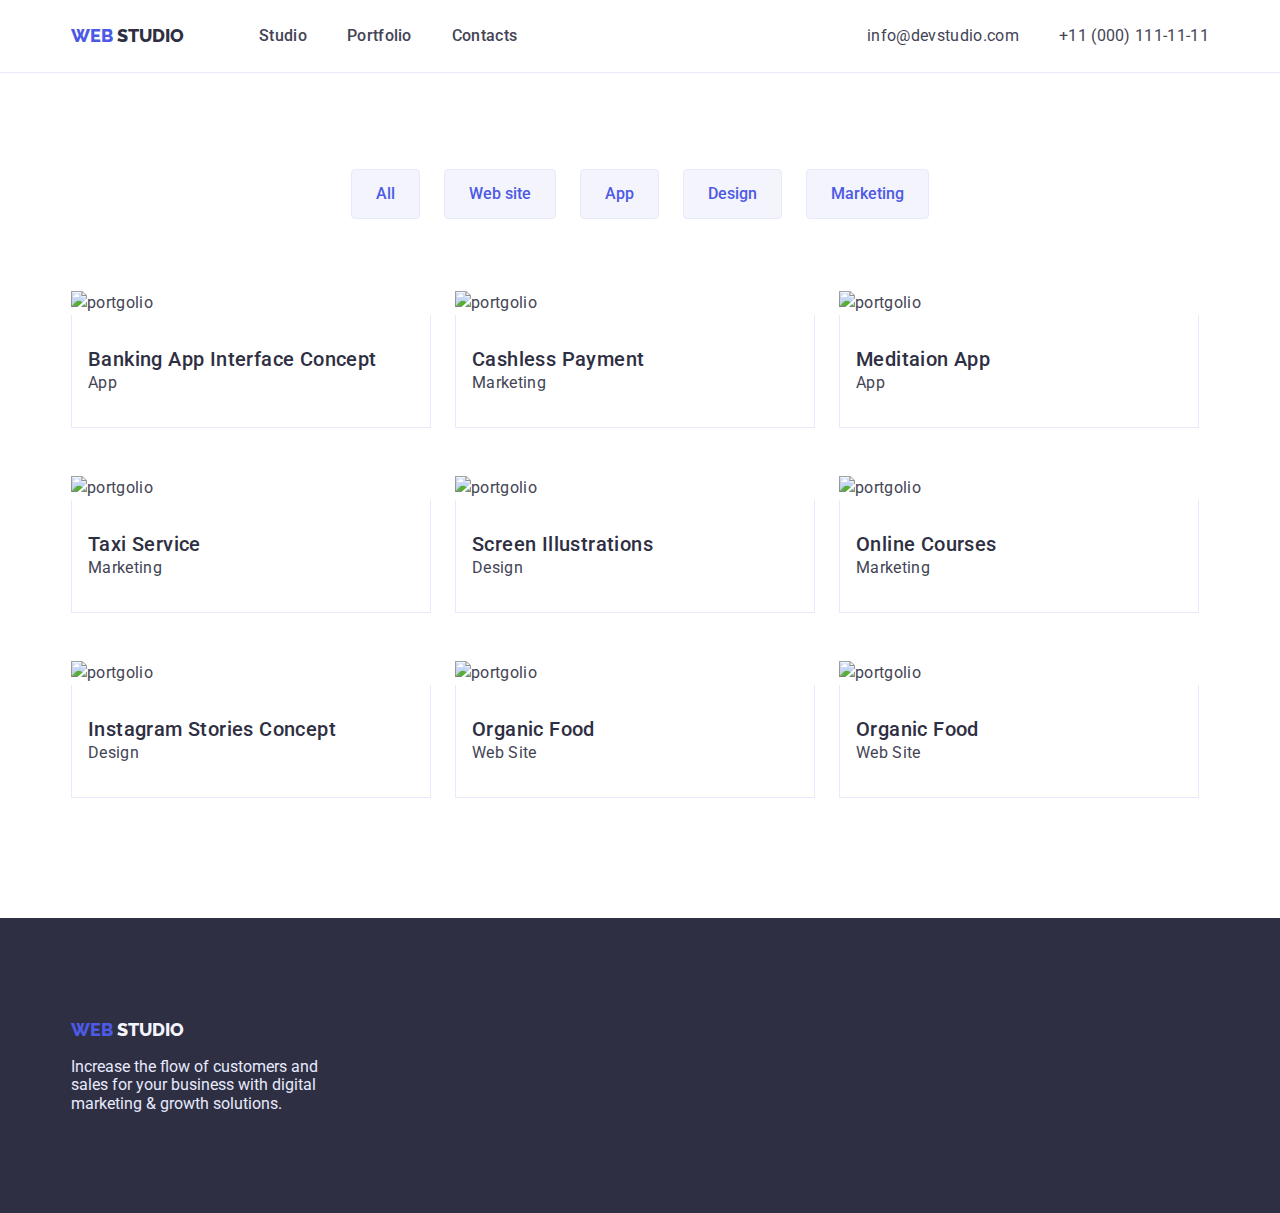
==== portfolio.html @ 4580d598 "hw_3(bug_fixed_2)" ====
<!DOCTYPE html>
<html lang="en">
  <head>
    <meta charset="UTF-8" />
    <meta http-equiv="X-UA-Compatible" content="IE=edge" />
    <meta name="viewport" content="width=device-width, initial-scale=1.0" />
    <link
      href="https://fonts.googleapis.com/css2?family=Raleway:wght@800&family=Roboto:wght@400;500;700;900&display=swap"
      rel="stylesheet"
    />
    <link
      rel="stylesheet"
      href="https://cdnjs.cloudflare.com/ajax/libs/modern-normalize/1.1.0/modern-normalize.min.css"
    />
    <link rel="stylesheet" href="css/style.css" />
    <title>Portfolio</title>
    <body>
      <header class="header header_portfolio">
      <div class="container">
        <div class="header_top">
      <nav class="header_navigation">
        <a class="logo_top logo" href="./index.html">
            <span class="logo_pre">web</span> Studio </a>
        <ul class="menu_list">
          <li class="menu_item">
            <a class="menu_link" href="./index.html">Studio</a>
          </li>
          <li class="menu_item">
            <a class="menu_link" href="./portfolio.html">Portfolio</a>
          </li>
          <li class="menu_item">
            <a class="menu_link" href="">Contacts</a>
          </li>
        </ul>
      </nav>
      <address class="header_contact">
        <ul class="contact_list">
          <li class="contact_item">
            <a class="link contact_link" href="mailto:info@devstudio.com">info@devstudio.com</a>
          </li>
          <li class="contact_item">
            <a class="link contact_link" href="tel:+110001111111"> +11 (000) 111-11-11</a>
          </li>
        </ul>
      </address>
        </div>
    </div>    
    </header>
      <main>
        <section class="gallery">
          <div class="container">
          <ul class="gallery_list">
            <li class="gallery_item">
              <button class="gallery_btn" type="button">All</button>
            </li>
            <li class="gallery_item">
              <button class="gallery_btn" type="button">Web site</button>
            </li>
             <li class="gallery_item">
              <button class="gallery_btn" type="button">App</button>
            </li>
            <li class="gallery_item">
              <button class="gallery_btn" type="button">Design</button>
            </li>
            <li class="gallery_item">
              <button class="gallery_btn" type="button">Marketing</button>
            </li>
          </ul>
          <ul class="portfolio_list">
            <li class="portfolio_item">
              <a class="portfolio_link" href="#">
                <img
                class="portfolio_img"
                src="./images/gal1.jpg"
                alt="portgolio"
                width="360"/>
                <div class="portfolio_info">
                <h2 class="portfolio_services">
                  Banking App Interface Concept
                </h2>
                <p class="portfollio_speciality">App</p>
                </div>
              </a>      
            </li>
            <li class="portfolio_item">
              <a class="portfolio_link" href="#">
                <img
                class="portfolio_img"
                src="./images/gal2.jpg"
                alt="portgolio"
                width="360"/>
                <div class="portfolio_info">
                <h2 class="portfolio_services">
                 Cashless Payment
                </h2>
                <p class="portfollio_speciality">Marketing</p>
                </div>
              </a>              
            </li>
            <li class="portfolio_item">
             <a class="portfolio_link" href="#">
                <img
                class="portfolio_img"
                src="./images/gal3.jpg"
                alt="portgolio"
                width="360"/>
                <div class="portfolio_info">
                <h2 class="portfolio_services">
                 Meditaion App
                </h2>
                <p class="portfollio_speciality">App</p>
                </div>
              </a>       
            </li>
            <li class="portfolio_item">
             <a class="portfolio_link" href="#">
                <img
                class="portfolio_img"
                src="./images/gal4.jpg"
                alt="portgolio"
                width="360"/>
                <div class="portfolio_info">
                <h2 class="portfolio_services">
                 Taxi Service
                </h2>
                <p class="portfollio_speciality">Marketing</p>
                </div>
              </a>         
            </li>
            <li class="portfolio_item">
              <a class="portfolio_link" href="#">
                <img
                class="portfolio_img"
                src="./images/gal5.jpg"
                alt="portgolio"
                width="360"/>
                <div class="portfolio_info">
                <h2 class="portfolio_services">
                 Screen Illustrations
                </h2>
                <p class="portfollio_speciality">Design</p>
                </div>
              </a>
            </li>
            <li class="portfolio_item">
             <a class="portfolio_link" href="#">
                <img
                class="portfolio_img"
                src="./images/gal6.jpg"
                alt="portgolio"
                width="360"/>
                <div class="portfolio_info">
                <h2 class="portfolio_services">Online Courses</h2>
                <p class="portfollio_speciality">Marketing</p>
                </div>
              </a>    
            </li>
            <li class="portfolio_item">
              <a class="portfolio_link" href="#">
                <img
                class="portfolio_img"
                src="./images/gal7.jpg"
                alt="portgolio"
                width="360"/>
                <div class="portfolio_info">
                <h2 class="portfolio_services">
                  Instagram Stories Concept
                </h2>
                <p class="portfollio_speciality">Design</p>
                </div>
              </a>  
            </li>
            <li class="portfolio_item">
              <a class="portfolio_link" href="#">
                <img
                class="portfolio_img"
                src="./images/gal8.jpg"
                alt="portgolio"
                width="360"/>
                <div class="portfolio_info">
                <h2 class="portfolio_services">
                 Organic Food
                </h2>
                <p class="portfollio_speciality">Web Site</p>
                </div>
              </a>
            </li>
            <li class="portfolio_item">
             <a class="portfolio_link" href="#">
                <img
                class="portfolio_img"
                src="./images/gal9.jpg"
                alt="portgolio"
                width="360"/>
                <div class="portfolio_info">
                <h2 class="portfolio_services">
                 Organic Food
                </h2>
                <p class="portfollio_speciality">Web Site</p>
                </div>
              </a>
            </li>
          </ul>
          </div>
         </section> 
      </main>
   <footer class="footer">
      <div class="container">
        <div class="footer_info">
        <a class="footer_logo logo" href="./index.html">
            <span class="logo_pre">web</span> Studio </a>
        </a>
        <p class="footer_tagline">
          Increase the flow of customers and
          sales for your business with digital
          marketing & growth solutions.
        </p>
        </div>
        </div>
    </footer>
    </body>
  </html>
---- css/style.css ----
:root{
    --grey-900:rgba(46, 47, 66, 0.7);
    --grey-800:rgba(46, 47, 66, 0.4);
    --grey-700:#2E2F42;
    --grey-600:#434455;
    --grey-500:#8E8F99;
    --blue-700:#404BBF;
    --blue-600:#4D5AE5;
    --blue-500:#E7E9FC;
    --blue-400:#F4F4FD;
    --green-700:#31D0AA;
    --white:#FFFFFF;
    --regular-400:400;
    --medium-500:500;
    --bolt-700:700;
    --bolt-800:800;
    --little:0.02em;
}

ul{
    margin: 0;
    padding: 0;
    list-style: none;
}
p,
h1,
h2,
h3,
h4,
h5,
h6{
    margin: 0;
}

img {
    max-width: 100%;
    display: block;
}

input,
button,
textarea,
select {
    font: inherit;
    cursor: pointer;
}
.container{
    width: 1158px;
    padding: 0 10px;
    margin: 0 auto;

}

.visually-hidden {
    position: absolute;
    width: 1px;
    height: 1px;
    margin: -1px;
    border: 0;
    padding: 0;
    white-space: nowrap;
    clip-path: inset(100%);
    clip: rect(0 0 0 0);
    overflow: hidden;
 }
body {
    font-family: 'Roboto', sans-serif;
    font-size: 16px;
    color: var(--grey-600);  
 }

.title {
     font-size: 36px;
     line-height: 1.1;
     letter-spacing: var(--little);
     text-align: center;
 }
.title_category{
    font-weight: var(--medium-500);
    font-size: 20px;
    line-height: 1.2;
    letter-spacing: var(--little);
    color: var(--grey-700);
}
.menu_link{
    font-weight: var(--medium-500);
}
.menu_link,
.contact_link,
.portfolio_link {
    font-style: normal;
    text-decoration: none;
    line-height: 1.5;
    letter-spacing: var(--little);
    color: var(--grey-600);  
}

.menu_link:focus,
.contact_link:focus,
.menu_link:hover,
.contact_link:hover{
    color: var(--blue-700);  
}

button:hover{
    background-color: var(--blue-700);  
    color: var(--white); 
}
.logo{
    font-family: 'Raleway', sans-serif;
    font-weight: var(--bolt-800);
    font-size: 18px;
    line-height: 1.33;
    text-transform: uppercase;
    text-decoration: none;
    margin-right: 75px;
    
}
.logo_pre{
    color: var(--blue-600);
    
}
.logo_top{
    color: var(--grey-700) ;
}

/*_______________________ HEADER */
              
.header {
    border-bottom: 1px solid var(--blue-500);
}
.header_top{
    display: flex;
    justify-content: space-between;
    padding: 24px 0;
}
.header_navigation{
    display: flex;
    align-items: center;
    
}
.menu_list{
    display: flex;
    gap: 40px;
}
.contact_list{
    display: flex;
    gap: 40px;
}


/*_______________________ HERO */
.hero{
    background-color: var(--grey-700);
    padding: 188px 0;
}
.hero_info{
    max-width: 494px;
    display: flex;
    flex-direction: column;
    align-items: center;
    margin: 0 auto;
}
.hero_text{
    font-weight:var(--bolt-700);
    font-size: 56px;
    line-height: 1.1;  
    color: var(--white);
    margin-bottom: 48px;
}
.hero_btn{
    border: none;
    color:var(--white);
    background-color: var(--blue-600);  
    box-shadow: 0px 4px 4px rgba(0, 0, 0, 0.15);
    border-radius: 4px;
    padding: 16px 32px;
}
/*_______________________SKILS */
.skils{
    padding: 120px 0;
}
.skils_list{
    display: flex;
}
.skils_item{
    max-width: 264px;
}
.skils_item:not(:last-child){
    margin-right: 24px;
}
.skils_title{
    margin-bottom: 8px;
}
.skils_info{
    line-height: 1.2;
    letter-spacing: var(--little);
    color: var(--grey-600);  
}

/*_______________________ ABOUT */
.about{
    padding-bottom: 120px;
}
.about_title{
    margin-bottom: 72px;
}
.about_gallery{
    display: flex;
    justify-content: space-between;
}

/*_______________________ TEAM */
.team{
    padding: 120px 0;
    background-color:var(--blue-400);  
}
.team_list{
    display: flex;
}
.team_card{
    background-color: var(--white);
    max-width: 264px;
}
.team_card:not(:last-child){
margin-right: 24px;
}
.team_info{
    padding: 32px 16px;
    text-align: center;
}
.team_title{
    margin-bottom: 72px;
}.team_name{
    margin-bottom: 8px;
}
.team_position{
    line-height: 1.5;
    letter-spacing: var(--little);
    color: var(--grey-600);  
}
/*_______________________ FOOTER */
.footer{
    background-color: var(--grey-700);
    padding: 100px 0;
}
.footer_info{
    max-width: 264px;
}
.footer_logo{
    color: var(--blue-400);
    margin-bottom: 16px;
    margin-right: 0;
}   
.footer_tagline{
    margin-top: 16px;
    color: var(--blue-500);  
}
/*_______________________ PORTFOLIO */
.header_portfolio{
  margin-bottom: 96px;  
}
.gallery{
    padding-bottom: 120px;
}
.gallery_list{
    display: flex;
    justify-content: center;
    gap: 24px;
    margin-bottom: 72px;
    
}

/* .gallery_item:not(:last-child){
    margin-right: 24px;
    
} */
.gallery_btn{
    font-weight: var(--medium-500);
    line-height: 1.5;
    color: var(--blue-600);  
    background-color: var(--blue-400);  
    border: 1px solid var(--blue-500);  
    border-radius: 4px;
    padding: 12px 24px;
}
.gallery_btn:hover,
.gallery_btn:focus{
    box-shadow: 0px 4px 4px rgba(0, 0, 0, 0.15);
}
.portfolio_list{
    display: flex;
    flex-wrap: wrap;
    gap:48px 24px;
}
.portfolio_item{
max-width: 360px;
}
.portfolio_info{
border: 1px solid var(--blue-500);
padding: 32px 16px;   
border-top: none;
}
.portfolio_services{
    font-size: 20px;
    font-weight: var(--medium-500);
    line-height: 1.2;
    letter-spacing: var(--little);
    color: var(--grey-700);
}
.portfollio_specialit{
    font-weight: var(--regular-400);
    line-height: 1.5;
    letter-spacing: var(--little);
}
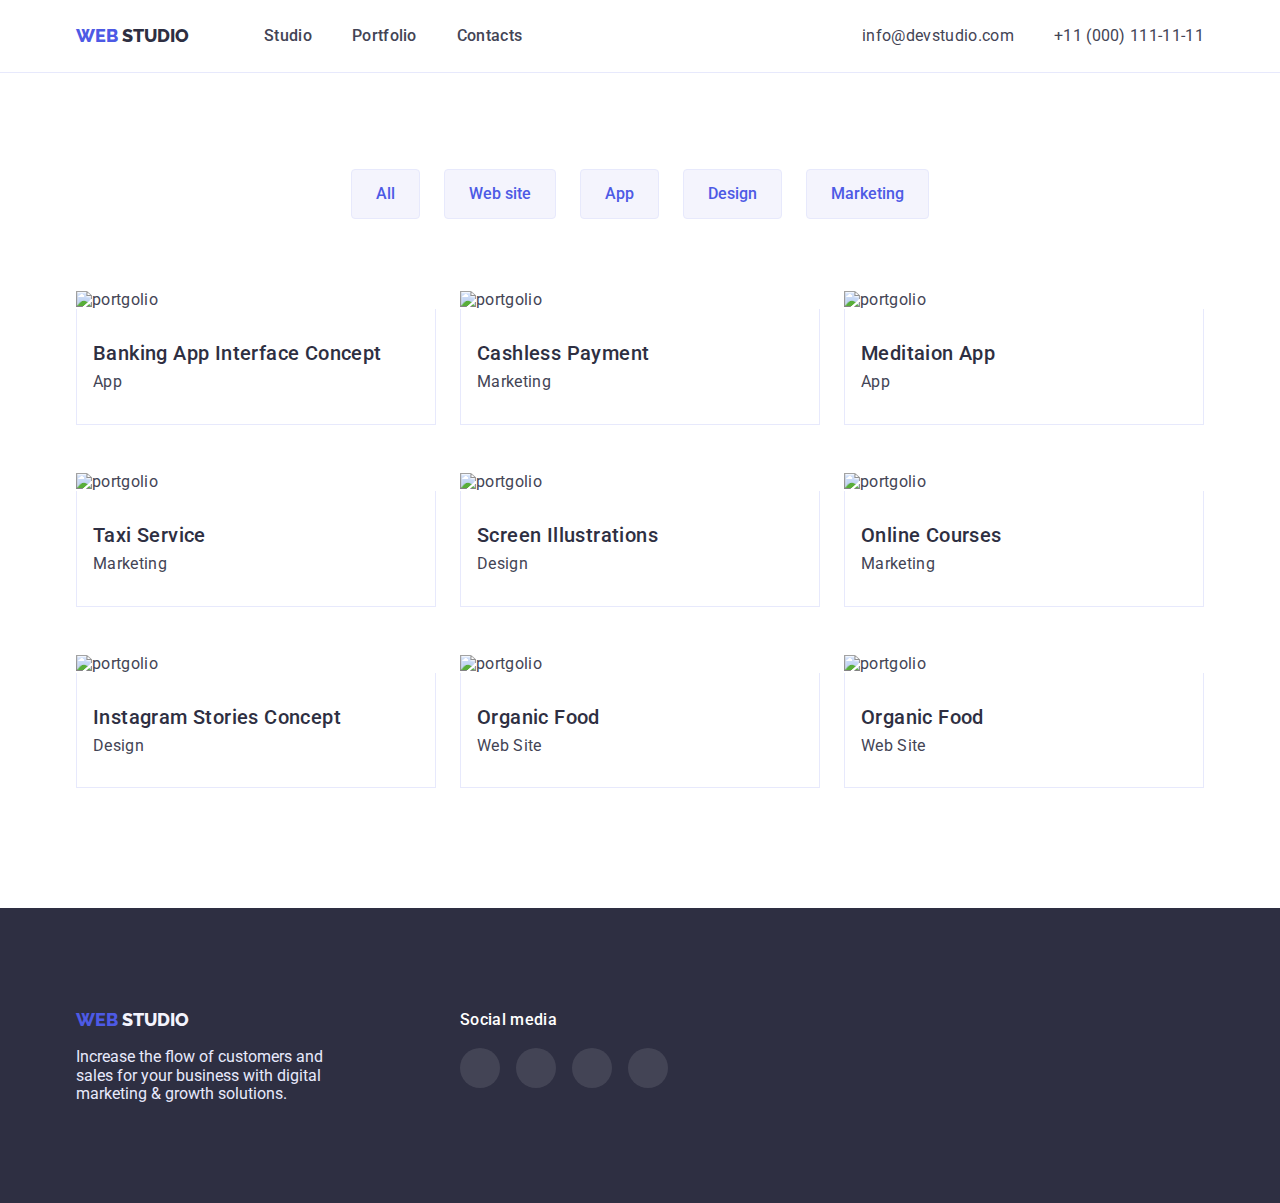
==== commit af0f6473: "hw_4(bug_fixed_2)" ====
--- a/portfolio.html
+++ b/portfolio.html
@@ -15,7 +15,7 @@
     <link rel="stylesheet" href="css/style.css" />
     <title>Portfolio</title>
     <body>
-      <header class="header header_portfolio">
+      <header class="header">
       <div class="container">
         <div class="header_top">
       <nav class="header_navigation">
@@ -204,8 +204,9 @@
           </div>
          </section> 
       </main>
-   <footer class="footer">
+    <footer class="footer">
       <div class="container">
+        <div class="footer_information">
         <div class="footer_info">
         <a class="footer_logo logo" href="./index.html">
             <span class="logo_pre">web</span> Studio </a>
@@ -216,6 +217,42 @@
           marketing & growth solutions.
         </p>
         </div>
+        <div class="social">
+          <p class="social_text">
+            Social media
+          </p>
+          <ul class="social_list">
+            <li class="social_item">
+              <a href="" class="social_link">
+                <svg class="social_icon" width="24" height="24">
+                    <use href="./images/icon/icons.svg#icon-instagram"></use>
+                </svg>
+              </a>
+            </li>
+            <li class="social_item">
+              <a href="" class="social_link">
+                <svg class="social_icon" width="24" height="19.5">
+                    <use href="./images/icon/icons.svg#icon-twitter"></use>
+                </svg>
+              </a>
+            </li>
+            <li class="social_item">
+              <a href="" class="social_link">
+                <svg class="social_icon" width="24" height="24">
+                    <use href="./images/icon/icons.svg#icon-facebook"></use>
+                </svg>
+              </a>
+            </li>
+            <li class="social_item">
+              <a href="" class="social_link">
+               <svg class="social_icon" width="24" height="24">
+                    <use href="./images/icon/icons.svg#icon-linkedin"></use>
+                </svg>
+              </a>
+            </li>
+          </ul>
+        </div>
+        </div>
         </div>
     </footer>
     </body>
--- a/css/style.css
+++ b/css/style.css
@@ -9,6 +9,8 @@
     --blue-500:#E7E9FC;
     --blue-400:#F4F4FD;
     --green-700:#31D0AA;
+    --l_gra:rgba(46, 47, 66, 0.7),
+        rgba(46, 47, 66, 0.7);
     --white:#FFFFFF;
     --regular-400:400;
     --medium-500:500;
@@ -46,7 +48,7 @@
 }
 .container{
     width: 1158px;
-    padding: 0 10px;
+    padding: 0 15px;
     margin: 0 auto;
 
 }
@@ -73,6 +75,7 @@
      font-size: 36px;
      line-height: 1.1;
      letter-spacing: var(--little);
+    color: var(--grey-700);
      text-align: center;
  }
 .title_category{
@@ -86,8 +89,7 @@
     font-weight: var(--medium-500);
 }
 .menu_link,
-.contact_link,
-.portfolio_link {
+.contact_link{
     font-style: normal;
     text-decoration: none;
     line-height: 1.5;
@@ -152,13 +154,21 @@
 /*_______________________ HERO */
 .hero{
     background-color: var(--grey-700);
+    background-image: linear-gradient(var(--l_gra)),
+         url(../images/hero_bg.jpg);
+    background-repeat: no-repeat;
+    background-position: center;
+    background-size: cover;
     padding: 188px 0;
+    max-width: 1440px;
+    height: 600px;
+    margin:0 auto;
 }
 .hero_info{
     max-width: 494px;
     display: flex;
     flex-direction: column;
-    align-items: center;
+    text-align: center;
     margin: 0 auto;
 }
 .hero_text{
@@ -167,14 +177,17 @@
     line-height: 1.1;  
     color: var(--white);
     margin-bottom: 48px;
+    text-align: center;
 }
 .hero_btn{
+    max-width: 169px;
     border: none;
     color:var(--white);
     background-color: var(--blue-600);  
     box-shadow: 0px 4px 4px rgba(0, 0, 0, 0.15);
     border-radius: 4px;
     padding: 16px 32px;
+    margin: 0 auto;
 }
 /*_______________________SKILS */
 .skils{
@@ -196,6 +209,16 @@
     line-height: 1.2;
     letter-spacing: var(--little);
     color: var(--grey-600);  
+}
+.skils_img{
+    width: 100%;
+    height: 112px;
+    background-color: var(--blue-400);
+    display: flex;
+    justify-content: center;
+    align-items: center;
+    border-radius: 4px;
+    margin-bottom: 8px;
 }
 
 /*_______________________ ABOUT */
@@ -221,14 +244,45 @@
 .team_card{
     background-color: var(--white);
     max-width: 264px;
+    box-shadow: 0px 1px 6px rgba(46, 47, 66, 0.08), 0px 1px 1px rgba(46, 47, 66, 0.16), 0px 2px 1px rgba(46, 47, 66, 0.08);
+        border-radius: 0px 0px 4px 4px;
 }
 .team_card:not(:last-child){
 margin-right: 24px;
+}
+.team_card:hover {
+    box-shadow: 0px 1px 6px rgba(46, 47, 66, 0.08), 0px 1px 1px rgba(46, 47, 66, 0.16), 0px 2px 1px rgba(46, 47, 66, 0.08);
 }
 .team_info{
     padding: 32px 16px;
     text-align: center;
 }
+.team_soc_list{
+    display: flex;
+    justify-content: space-between;
+    gap: 24px;
+}
+.team_soc_link{
+    width: 40px;
+    height: 40px;
+    border-radius: 50%;
+    background-color: var(--blue-600);
+    display: flex;
+        align-items: center;
+        justify-content: center;
+}
+.team_soc_link:is(:hover,:focus){
+    background-color: var(--blue-700);
+}
+
+.social_link{
+    width: 100%;
+    height: 100%;
+    display: flex;
+    align-items: center;
+    justify-content: center;
+}
+
 .team_title{
     margin-bottom: 72px;
 }.team_name{
@@ -238,14 +292,56 @@
     line-height: 1.5;
     letter-spacing: var(--little);
     color: var(--grey-600);  
-}
+    margin-bottom: 8px;
+}
+/*_______________________ customerS */
+
+.customer{
+    padding: 120px 0;
+}
+.customer_title{
+    margin-bottom: 72px;   
+    text-transform: capitalize;
+}
+.customer_list{
+    display: flex;
+    justify-content: space-between;
+    gap: 24px;
+}
+.customer_item{
+width: 168px;
+    height: 88px;
+}
+.customer_link{
+    width: 100%;
+    height: 100%;
+    display: flex;
+    align-items: center;
+    justify-content: center;
+    border: 1px solid var(--grey-500);
+    border-radius: 4px;
+    color:var(--grey-500);
+}
+.customer_icon {
+    fill: currentColor;
+}
+.customer_link:is(:hover,:focus){
+    border-color: var(--blue-700);
+    color: var(--blue-700);
+}
+
 /*_______________________ FOOTER */
 .footer{
     background-color: var(--grey-700);
     padding: 100px 0;
 }
+.footer_information{
+    display: flex;
+    align-items: start;
+}
 .footer_info{
     max-width: 264px;
+    margin-right: 120px;
 }
 .footer_logo{
     color: var(--blue-400);
@@ -256,11 +352,33 @@
     margin-top: 16px;
     color: var(--blue-500);  
 }
+.social_text{
+    font-weight: var(--medium-500);
+    font-size: 16px;
+    line-height: 1.5;  
+    letter-spacing: var(--little);
+    color: var(--white);
+    margin-bottom: 16px;
+}
+.social_list{
+    display: flex;
+    justify-content: space-between;
+    gap: 16px;
+}
+.social_link{
+    width: 40px;
+    height: 40px;
+    border-radius: 50%;
+    background-color:rgba(255, 255, 255, 0.1);
+
+}
+.social_link:is(:hover, :focus) {
+    background-color: var(--green-700);
+}
 /*_______________________ PORTFOLIO */
-.header_portfolio{
-  margin-bottom: 96px;  
-}
+
 .gallery{
+    padding-top: 96px;
     padding-bottom: 120px;
 }
 .gallery_list{
@@ -271,10 +389,6 @@
     
 }
 
-/* .gallery_item:not(:last-child){
-    margin-right: 24px;
-    
-} */
 .gallery_btn{
     font-weight: var(--medium-500);
     line-height: 1.5;
@@ -296,10 +410,20 @@
 .portfolio_item{
 max-width: 360px;
 }
+
+.portfolio_link{
+letter-spacing: var(--little);
+    color: var(--grey-600); 
+    text-decoration: none;
+} 
+.portfolio_item:is(:hover,:focus) {
+    box-shadow: 0px 1px 6px rgba(46, 47, 66, 0.08);
+}
 .portfolio_info{
 border: 1px solid var(--blue-500);
 padding: 32px 16px;   
 border-top: none;
+
 }
 .portfolio_services{
     font-size: 20px;
@@ -307,6 +431,7 @@
     line-height: 1.2;
     letter-spacing: var(--little);
     color: var(--grey-700);
+    margin-bottom: 8px;
 }
 .portfollio_specialit{
     font-weight: var(--regular-400);
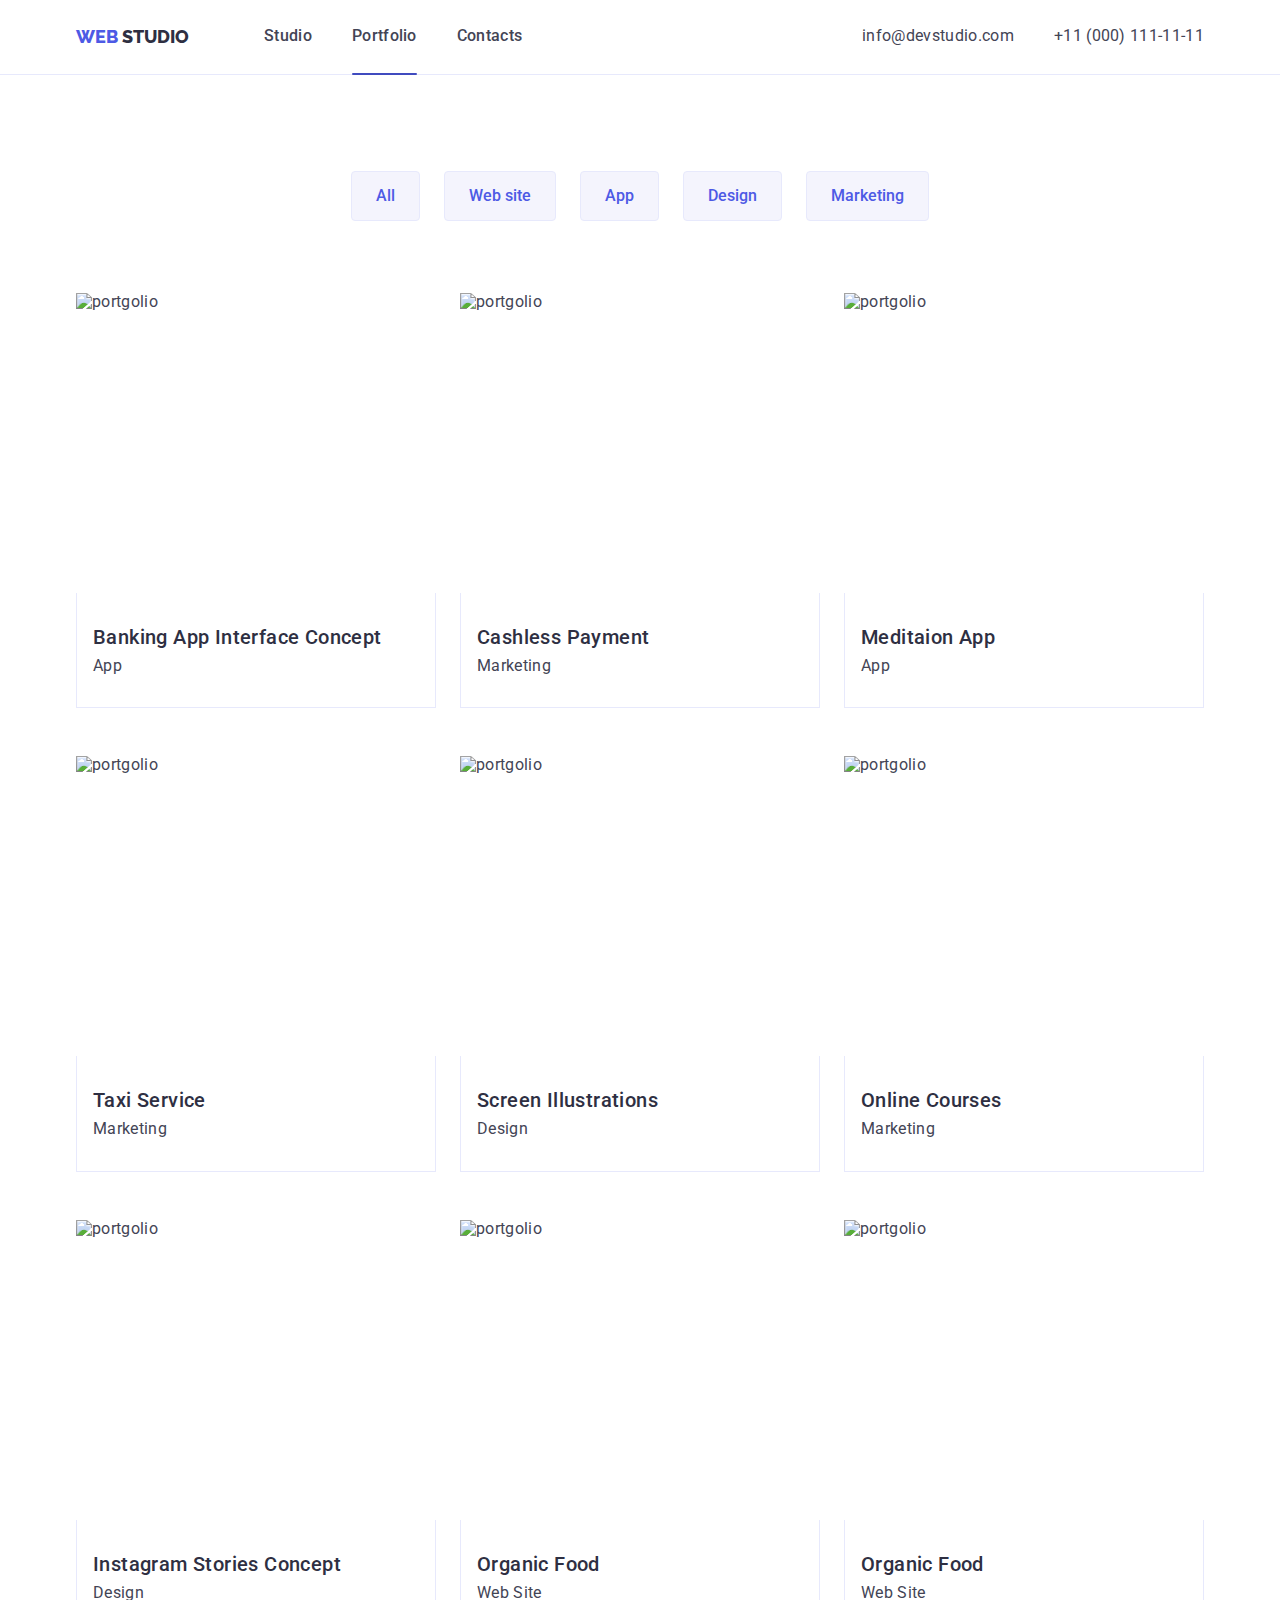
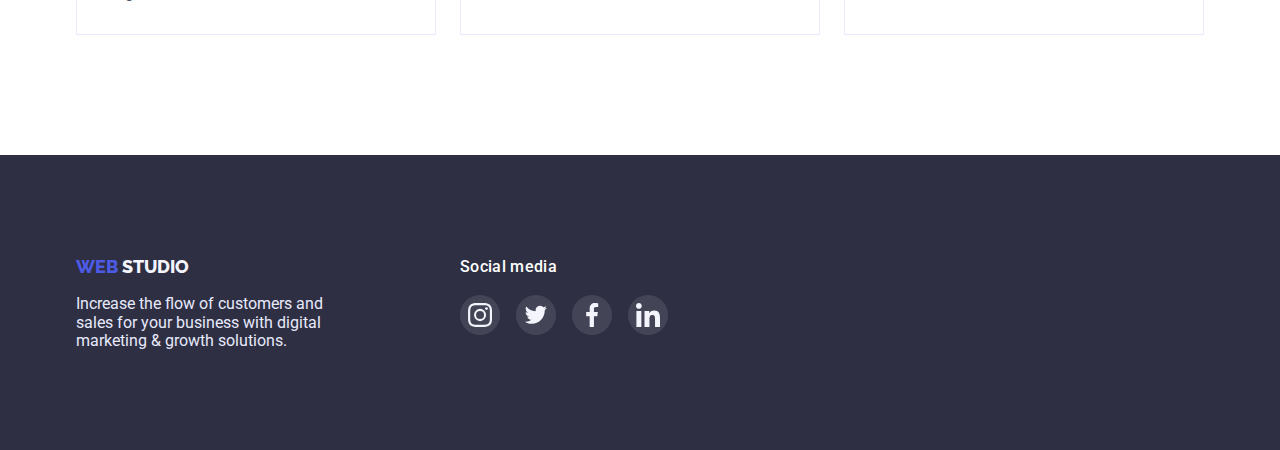
==== commit b7ef5155: "hw-05" ====
--- a/portfolio.html
+++ b/portfolio.html
@@ -26,8 +26,8 @@
             <a class="menu_link" href="./index.html">Studio</a>
           </li>
           <li class="menu_item">
-            <a class="menu_link" href="./portfolio.html">Portfolio</a>
-          </li>
+            <a class="menu_link menu_link_active" href="./portfolio.html">Portfolio</a>
+          </li> 
           <li class="menu_item">
             <a class="menu_link" href="">Contacts</a>
           </li>
@@ -69,134 +69,234 @@
           <ul class="portfolio_list">
             <li class="portfolio_item">
               <a class="portfolio_link" href="#">
-                <img
+                <div class="portfolio_wrap">
+                 <img
                 class="portfolio_img"
                 src="./images/gal1.jpg"
                 alt="portgolio"
-                width="360"/>
+                width="360"
+                height="300"/>
+                <div class="portfolio_hover">
+                <p class="portfolio_text">
+                  Lorem ipsum dolor sit amet consectetur adipisicing elit.
+                   Beatae fuga doloremque error sed vitae porro sapiente, 
+                   consectetur deleniti? Tenetur, veniam id. 
+                   In vitae itaque quo suscipit ad porro explicabo quos!
+                </p>
+                </div>
+              </div>
+                
                 <div class="portfolio_info">
                 <h2 class="portfolio_services">
                   Banking App Interface Concept
                 </h2>
-                <p class="portfollio_speciality">App</p>
+                <p class="portfolio_speciality">App</p>
                 </div>
               </a>      
             </li>
             <li class="portfolio_item">
               <a class="portfolio_link" href="#">
-                <img
+               <div class="portfolio_wrap">
+                 <img
                 class="portfolio_img"
                 src="./images/gal2.jpg"
                 alt="portgolio"
-                width="360"/>
+                width="360"
+                height="300"/>
+                <div class="portfolio_hover">
+                <p class="portfolio_text">
+                  Lorem ipsum dolor sit amet consectetur adipisicing elit.
+                   Beatae fuga doloremque error sed vitae porro sapiente, 
+                   consectetur deleniti? Tenetur, veniam id. 
+                   In vitae itaque quo suscipit ad porro explicabo quos!
+                </p>
+                </div>
+              </div>
                 <div class="portfolio_info">
                 <h2 class="portfolio_services">
                  Cashless Payment
                 </h2>
-                <p class="portfollio_speciality">Marketing</p>
+                <p class="portfolio_speciality">Marketing</p>
                 </div>
               </a>              
             </li>
             <li class="portfolio_item">
              <a class="portfolio_link" href="#">
-                <img
+                <div class="portfolio_wrap">
+                 <img
                 class="portfolio_img"
                 src="./images/gal3.jpg"
                 alt="portgolio"
-                width="360"/>
+                width="360"
+                height="300"/>
+                <div class="portfolio_hover">
+                <p class="portfolio_text">
+                  Lorem ipsum dolor sit amet consectetur adipisicing elit.
+                   Beatae fuga doloremque error sed vitae porro sapiente, 
+                   consectetur deleniti? Tenetur, veniam id. 
+                   In vitae itaque quo suscipit ad porro explicabo quos!
+                </p>
+                </div>
+              </div>
                 <div class="portfolio_info">
                 <h2 class="portfolio_services">
                  Meditaion App
                 </h2>
-                <p class="portfollio_speciality">App</p>
+                <p class="portfolio_speciality">App</p>
                 </div>
               </a>       
             </li>
             <li class="portfolio_item">
              <a class="portfolio_link" href="#">
-                <img
+               <div class="portfolio_wrap">
+                 <img
                 class="portfolio_img"
                 src="./images/gal4.jpg"
                 alt="portgolio"
-                width="360"/>
+                width="360"
+                height="300"/>
+                <div class="portfolio_hover">
+                <p class="portfolio_text">
+                  Lorem ipsum dolor sit amet consectetur adipisicing elit.
+                   Beatae fuga doloremque error sed vitae porro sapiente, 
+                   consectetur deleniti? Tenetur, veniam id. 
+                   In vitae itaque quo suscipit ad porro explicabo quos!
+                </p>
+                </div>
+              </div>
                 <div class="portfolio_info">
                 <h2 class="portfolio_services">
                  Taxi Service
                 </h2>
-                <p class="portfollio_speciality">Marketing</p>
+                <p class="portfolio_speciality">Marketing</p>
                 </div>
               </a>         
             </li>
             <li class="portfolio_item">
               <a class="portfolio_link" href="#">
-                <img
+              <div class="portfolio_wrap">
+                 <img
                 class="portfolio_img"
                 src="./images/gal5.jpg"
                 alt="portgolio"
-                width="360"/>
+                width="360"
+                height="300"/>
+                <div class="portfolio_hover">
+                <p class="portfolio_text">
+                  Lorem ipsum dolor sit amet consectetur adipisicing elit.
+                   Beatae fuga doloremque error sed vitae porro sapiente, 
+                   consectetur deleniti? Tenetur, veniam id. 
+                   In vitae itaque quo suscipit ad porro explicabo quos!
+                </p>
+                </div>
+              </div>
                 <div class="portfolio_info">
                 <h2 class="portfolio_services">
                  Screen Illustrations
                 </h2>
-                <p class="portfollio_speciality">Design</p>
+                <p class="portfolio_speciality">Design</p>
                 </div>
               </a>
             </li>
             <li class="portfolio_item">
              <a class="portfolio_link" href="#">
-                <img
+              <div class="portfolio_wrap">
+                 <img
                 class="portfolio_img"
                 src="./images/gal6.jpg"
                 alt="portgolio"
-                width="360"/>
+                width="360"
+                height="300"/>
+                <div class="portfolio_hover">
+                <p class="portfolio_text">
+                  Lorem ipsum dolor sit amet consectetur adipisicing elit.
+                   Beatae fuga doloremque error sed vitae porro sapiente, 
+                   consectetur deleniti? Tenetur, veniam id. 
+                   In vitae itaque quo suscipit ad porro explicabo quos!
+                </p>
+                </div>
+              </div>
                 <div class="portfolio_info">
                 <h2 class="portfolio_services">Online Courses</h2>
-                <p class="portfollio_speciality">Marketing</p>
+                <p class="portfolio_speciality">Marketing</p>
                 </div>
               </a>    
             </li>
             <li class="portfolio_item">
               <a class="portfolio_link" href="#">
-                <img
+               <div class="portfolio_wrap">
+                 <img
                 class="portfolio_img"
                 src="./images/gal7.jpg"
                 alt="portgolio"
-                width="360"/>
+                width="360"
+                height="300"/>
+                <div class="portfolio_hover">
+                <p class="portfolio_text">
+                  Lorem ipsum dolor sit amet consectetur adipisicing elit.
+                   Beatae fuga doloremque error sed vitae porro sapiente, 
+                   consectetur deleniti? Tenetur, veniam id. 
+                   In vitae itaque quo suscipit ad porro explicabo quos!
+                </p>
+                </div>
+              </div>
                 <div class="portfolio_info">
                 <h2 class="portfolio_services">
                   Instagram Stories Concept
                 </h2>
-                <p class="portfollio_speciality">Design</p>
+                <p class="portfolio_speciality">Design</p>
                 </div>
               </a>  
             </li>
             <li class="portfolio_item">
               <a class="portfolio_link" href="#">
-                <img
+               <div class="portfolio_wrap">
+                 <img
                 class="portfolio_img"
                 src="./images/gal8.jpg"
                 alt="portgolio"
-                width="360"/>
+                width="360"
+                height="300"/>
+                <div class="portfolio_hover">
+                <p class="portfolio_text">
+                  Lorem ipsum dolor sit amet consectetur adipisicing elit.
+                   Beatae fuga doloremque error sed vitae porro sapiente, 
+                   consectetur deleniti? Tenetur, veniam id. 
+                   In vitae itaque quo suscipit ad porro explicabo quos!
+                </p>
+                </div>
+              </div>
                 <div class="portfolio_info">
                 <h2 class="portfolio_services">
                  Organic Food
                 </h2>
-                <p class="portfollio_speciality">Web Site</p>
+                <p class="portfolio_speciality">Web Site</p>
                 </div>
               </a>
             </li>
             <li class="portfolio_item">
              <a class="portfolio_link" href="#">
-                <img
+               <div class="portfolio_wrap">
+                 <img
                 class="portfolio_img"
                 src="./images/gal9.jpg"
                 alt="portgolio"
-                width="360"/>
+                width="360"
+                height="300"/>
+                <div class="portfolio_hover">
+                <p class="portfolio_text">
+                  Lorem ipsum dolor sit amet consectetur adipisicing elit.
+                   Beatae fuga doloremque error sed vitae porro sapiente, 
+                   consectetur deleniti? Tenetur, veniam id. 
+                   In vitae itaque quo suscipit ad porro explicabo quos!
+                </p>
+                </div>
+              </div>
                 <div class="portfolio_info">
                 <h2 class="portfolio_services">
                  Organic Food
                 </h2>
-                <p class="portfollio_speciality">Web Site</p>
+                <p class="portfolio_speciality">Web Site</p>
                 </div>
               </a>
             </li>
--- a/css/style.css
+++ b/css/style.css
@@ -8,6 +8,7 @@
     --blue-600:#4D5AE5;
     --blue-500:#E7E9FC;
     --blue-400:#F4F4FD;
+    --blue-300:#FCFCFC;
     --green-700:#31D0AA;
     --l_gra:rgba(46, 47, 66, 0.7),
         rgba(46, 47, 66, 0.7);
@@ -85,30 +86,66 @@
     letter-spacing: var(--little);
     color: var(--grey-700);
 }
-.menu_link{
+
+/*_______________________ HEADER */
+              
+.header {
+    border-bottom: 1px solid var(--blue-500);
+}
+.header_top{
+    display: flex;
+    justify-content: space-between;
+    padding: 24px 0;
+}
+.header_navigation{
+    display: flex;
+    align-items: center;
+    
+}
+.menu_list{
+    display: flex;
+    gap: 40px;
+  
+}
+
+.menu_link {
     font-weight: var(--medium-500);
-}
+    
+   
+}
+
 .menu_link,
-.contact_link{
+.contact_link {
     font-style: normal;
     text-decoration: none;
     line-height: 1.5;
     letter-spacing: var(--little);
-    color: var(--grey-600);  
+    color: var(--grey-600);
+    transition: color 250ms cubic-bezier(0.4, 0, 0.2, 1);
 }
 
 .menu_link:focus,
 .contact_link:focus,
 .menu_link:hover,
-.contact_link:hover{
-    color: var(--blue-700);  
-}
-
-button:hover{
-    background-color: var(--blue-700);  
-    color: var(--white); 
-}
-.logo{
+.contact_link:hover {
+    color: var(--blue-700);
+}
+.menu_link.menu_link_active::after{
+    content: " ";
+    position: relative;
+    display: block;
+    width: 100%;
+    height: 2px;
+    bottom: -25px;
+    background:var(--blue-700);
+    border-radius: 2px;
+    z-index: 1;
+}
+.hero_btn:hover {
+    background-color: var(--blue-700);
+}
+
+.logo {
     font-family: 'Raleway', sans-serif;
     font-weight: var(--bolt-800);
     font-size: 18px;
@@ -116,34 +153,16 @@
     text-transform: uppercase;
     text-decoration: none;
     margin-right: 75px;
-    
-}
-.logo_pre{
+
+}
+
+.logo_pre {
     color: var(--blue-600);
-    
-}
-.logo_top{
-    color: var(--grey-700) ;
-}
-
-/*_______________________ HEADER */
-              
-.header {
-    border-bottom: 1px solid var(--blue-500);
-}
-.header_top{
-    display: flex;
-    justify-content: space-between;
-    padding: 24px 0;
-}
-.header_navigation{
-    display: flex;
-    align-items: center;
-    
-}
-.menu_list{
-    display: flex;
-    gap: 40px;
+
+}
+
+.logo_top {
+    color: var(--grey-700);
 }
 .contact_list{
     display: flex;
@@ -188,6 +207,7 @@
     border-radius: 4px;
     padding: 16px 32px;
     margin: 0 auto;
+    transition: background-color 250ms cubic-bezier(0.4, 0, 0.2, 1); 
 }
 /*_______________________SKILS */
 .skils{
@@ -245,7 +265,8 @@
     background-color: var(--white);
     max-width: 264px;
     box-shadow: 0px 1px 6px rgba(46, 47, 66, 0.08), 0px 1px 1px rgba(46, 47, 66, 0.16), 0px 2px 1px rgba(46, 47, 66, 0.08);
-        border-radius: 0px 0px 4px 4px;
+    border-radius: 0px 0px 4px 4px;
+    transition: box-shadow 250ms cubic-bezier(0.4, 0, 0.2, 1); 
 }
 .team_card:not(:last-child){
 margin-right: 24px;
@@ -270,6 +291,7 @@
     display: flex;
         align-items: center;
         justify-content: center;
+    transition: background-color 250ms cubic-bezier(0.4, 0, 0.2, 1); 
 }
 .team_soc_link:is(:hover,:focus){
     background-color: var(--blue-700);
@@ -309,7 +331,7 @@
     gap: 24px;
 }
 .customer_item{
-width: 168px;
+    width: 168px;
     height: 88px;
 }
 .customer_link{
@@ -321,6 +343,8 @@
     border: 1px solid var(--grey-500);
     border-radius: 4px;
     color:var(--grey-500);
+    transition: color 250ms cubic-bezier(0.4, 0, 0.2, 1),
+                border-color 250ms cubic-bezier(0.4, 0, 0.2, 1); 
 }
 .customer_icon {
     fill: currentColor;
@@ -370,6 +394,7 @@
     height: 40px;
     border-radius: 50%;
     background-color:rgba(255, 255, 255, 0.1);
+    transition: background-color 250ms cubic-bezier(0.4, 0, 0.2, 1);
 
 }
 .social_link:is(:hover, :focus) {
@@ -397,6 +422,7 @@
     border: 1px solid var(--blue-500);  
     border-radius: 4px;
     padding: 12px 24px;
+    transition: box-shadow 250ms cubic-bezier(0.4, 0, 0.2, 1);
 }
 .gallery_btn:hover,
 .gallery_btn:focus{
@@ -408,14 +434,42 @@
     gap:48px 24px;
 }
 .portfolio_item{
-max-width: 360px;
-}
+    max-width: 360px;
+    transition: box-shadow 250ms cubic-bezier(0.4, 0, 0.2, 1);
+
+        }
 
 .portfolio_link{
-letter-spacing: var(--little);
+    letter-spacing: var(--little);
     color: var(--grey-600); 
     text-decoration: none;
 } 
+.portfolio_link:hover .portfolio_hover{
+transform: translateY(0);
+}
+.portfolio_wrap{
+position: relative;
+overflow: hidden;
+}
+.portfolio_hover{
+    position: absolute;
+    top: 0;
+    background-color: var(--blue-600);
+    padding: 40px 32px;
+    width: 100%;
+    height: 100%;
+    transform: translateY(100%);
+    transition: transform 250ms linear;
+}
+.portfolio_text{
+    font-weight: 400;
+    font-size: 16px;
+    line-height: 1.5;    
+    letter-spacing: 0.02em;
+    color:var(--blue-400);
+    overflow: auto;
+    
+}
 .portfolio_item:is(:hover,:focus) {
     box-shadow: 0px 1px 6px rgba(46, 47, 66, 0.08);
 }
@@ -437,4 +491,54 @@
     font-weight: var(--regular-400);
     line-height: 1.5;
     letter-spacing: var(--little);
+}
+
+
+
+.backdrop{
+    position: fixed;
+    top: 0;
+    width: 100%;
+    height: 100%;
+    background-color: rgba(46, 47, 66, 0.4);
+    transition: opacity 300ms linear, visibility 300ms linear ;
+}
+
+.modal{
+    width: 408px;
+    min-height: 576px;
+    background-color: var(--blue-300);
+    box-shadow: 0px 1px 1px rgba(0, 0, 0, 0.14), 0px 1px 3px rgba(0, 0, 0, 0.12), 0px 2px 1px rgba(0, 0, 0, 0.2);
+    border-radius: 4px;
+    padding: 24px;
+    position: absolute;
+    top: 50%;
+    left: 50%;
+    transform: translate(-50%, -50%);
+    transition: transform 300ms linear;
+}
+.backdrop.is-hidden .modal {
+    transform: translate(-500%, -50%);
+} 
+.modal_btn{
+    width: 24px;
+    height: 24px;
+    background: #E7E9FC;
+    border: 1px solid rgba(0, 0, 0, 0.1);
+    border-radius: 50%;
+    display: flex;
+    align-items: center;
+    justify-content: center;
+    margin-left: auto;
+}
+.modal_btn:hover{
+    fill: var(--green-700);
+}
+.modal_btn:active {
+    box-shadow: 0px 1px 1px rgba(0, 0, 0, 0.14), 0px 1px 3px rgba(0, 0, 0, 0.12), 0px 2px 1px rgba(0, 0, 0, 0.2);
+}
+.is-hidden{
+    opacity: 0;
+    visibility: hidden;
+    pointer-events: none;
 }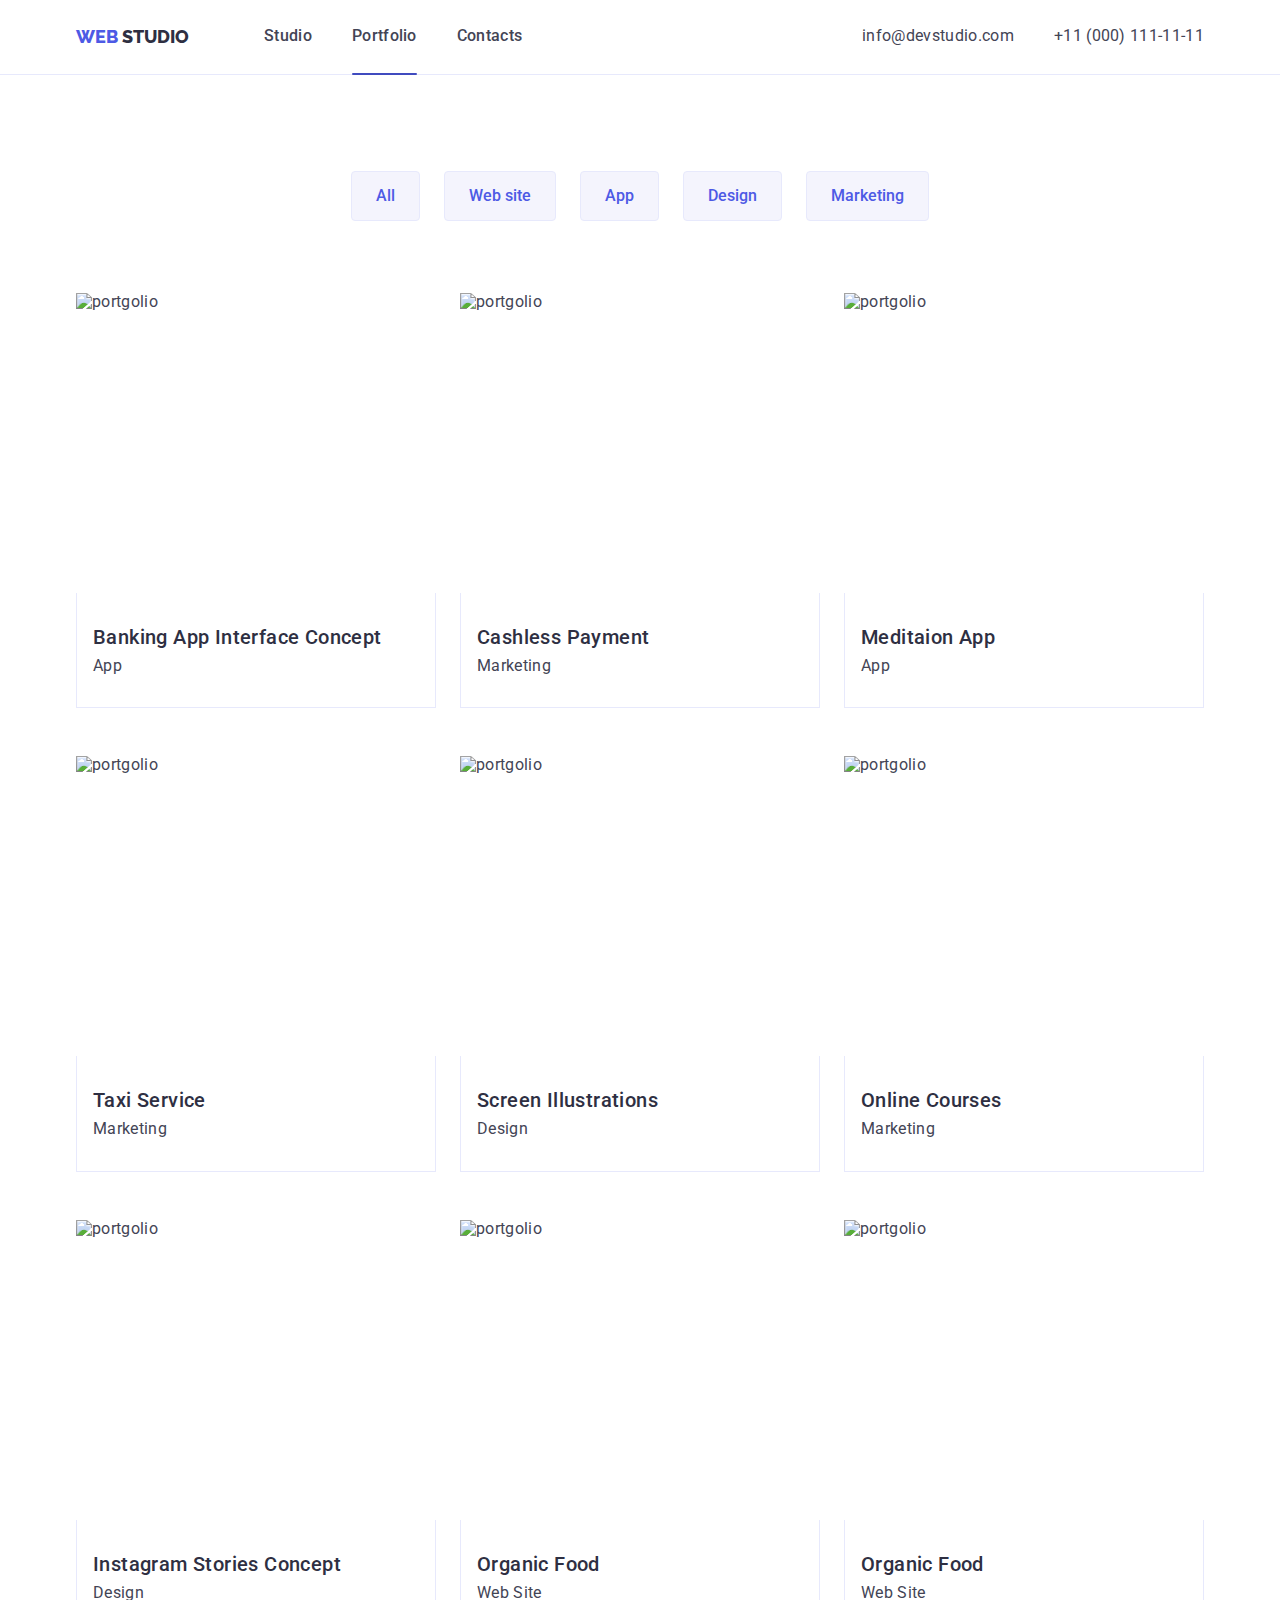
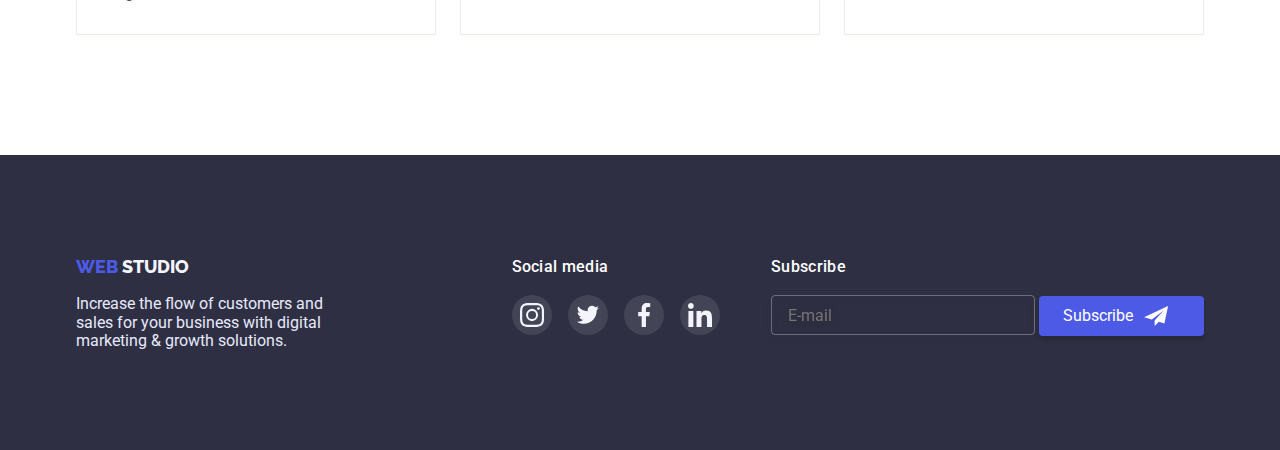
==== commit 970b4292: "hw-06" ====
--- a/portfolio.html
+++ b/portfolio.html
@@ -304,56 +304,67 @@
           </div>
          </section> 
       </main>
-    <footer class="footer">
-      <div class="container">
-        <div class="footer_information">
-        <div class="footer_info">
-        <a class="footer_logo logo" href="./index.html">
-            <span class="logo_pre">web</span> Studio </a>
-        </a>
-        <p class="footer_tagline">
-          Increase the flow of customers and
-          sales for your business with digital
-          marketing & growth solutions.
-        </p>
-        </div>
-        <div class="social">
-          <p class="social_text">
-            Social media
+      <footer class="footer">
+        <div class="container">
+          <div class="footer_information">
+          <div class="footer_info">
+          <a class="footer_logo logo" href="./index.html">
+              <span class="logo_pre">web</span> Studio </a>
+          </a>
+          <p class="footer_tagline">
+            Increase the flow of customers and
+            sales for your business with digital
+            marketing & growth solutions.
           </p>
-          <ul class="social_list">
-            <li class="social_item">
-              <a href="" class="social_link">
-                <svg class="social_icon" width="24" height="24">
-                    <use href="./images/icon/icons.svg#icon-instagram"></use>
-                </svg>
-              </a>
-            </li>
-            <li class="social_item">
-              <a href="" class="social_link">
-                <svg class="social_icon" width="24" height="19.5">
-                    <use href="./images/icon/icons.svg#icon-twitter"></use>
-                </svg>
-              </a>
-            </li>
-            <li class="social_item">
-              <a href="" class="social_link">
-                <svg class="social_icon" width="24" height="24">
-                    <use href="./images/icon/icons.svg#icon-facebook"></use>
-                </svg>
-              </a>
-            </li>
-            <li class="social_item">
-              <a href="" class="social_link">
-               <svg class="social_icon" width="24" height="24">
-                    <use href="./images/icon/icons.svg#icon-linkedin"></use>
-                </svg>
-              </a>
-            </li>
-          </ul>
-        </div>
-        </div>
-        </div>
-    </footer>
+          </div>
+          <div class="social">
+            <p class="social_text">
+              Social media
+            </p>
+            <ul class="social_list">
+              <li class="social_item">
+                <a href="" class="social_link">
+                  <svg class="social_icon" width="24" height="24">
+                      <use href="./images/icon/icons.svg#icon-instagram"></use>
+                  </svg>
+                </a>
+              </li>
+              <li class="social_item">
+                <a href="" class="social_link">
+                  <svg class="social_icon" width="24" height="19.5">
+                      <use href="./images/icon/icons.svg#icon-twitter"></use>
+                  </svg>
+                </a>
+              </li>
+              <li class="social_item">
+                <a href="" class="social_link">
+                  <svg class="social_icon" width="24" height="24">
+                      <use href="./images/icon/icons.svg#icon-facebook"></use>
+                  </svg>
+                </a>
+              </li>
+              <li class="social_item">
+                <a href="" class="social_link">
+                 <svg class="social_icon" width="24" height="24">
+                      <use href="./images/icon/icons.svg#icon-linkedin"></use>
+                  </svg>
+                </a>
+              </li>
+            </ul>
+          </div>
+          <div class="footer_subscribe">
+            <p class="footer_text">
+              Subscribe
+            </p>
+            <input class="footer_input" type="email"  name="email" placeholder="E-mail"> 
+            <button class="footer_btn">Subscribe
+              <svg class="footer_icon" width="24" height="20">
+                <use href="./images/icon/icons.svg#icon-send"></use>
+            </svg>
+            </button>
+          </div>
+          </div>
+          </div>
+      </footer>
     </body>
   </html>
--- a/css/style.css
+++ b/css/style.css
@@ -3,6 +3,7 @@
     --grey-800:rgba(46, 47, 66, 0.4);
     --grey-700:#2E2F42;
     --grey-600:#434455;
+    --grey-550:#757575;
     --grey-500:#8E8F99;
     --blue-700:#404BBF;
     --blue-600:#4D5AE5;
@@ -141,7 +142,9 @@
     border-radius: 2px;
     z-index: 1;
 }
-.hero_btn:hover {
+.hero_btn:hover,
+.modal_submit:hover,
+.footer_btn:hover{
     background-color: var(--blue-700);
 }
 
@@ -198,7 +201,9 @@
     margin-bottom: 48px;
     text-align: center;
 }
-.hero_btn{
+.hero_btn,
+.modal_submit,
+.footer_btn{
     max-width: 169px;
     border: none;
     color:var(--white);
@@ -362,6 +367,7 @@
 .footer_information{
     display: flex;
     align-items: start;
+    justify-content: space-between;
 }
 .footer_info{
     max-width: 264px;
@@ -376,7 +382,41 @@
     margin-top: 16px;
     color: var(--blue-500);  
 }
-.social_text{
+.footer_input{
+    width: 264px;
+    height: 40px;
+    border: 1px solid rgba(255, 255, 255, 0.3);
+    filter: drop-shadow(0px 4px 4px rgba(0, 0, 0, 0.15));
+    border-radius: 4px;
+    padding: 8px 16px;
+    background-color: transparent;
+    color: var(--blue-300);
+}
+.footer_input:focus{
+    border-color: var(--blue-700);
+    outline: transparent;
+}
+
+.footer_btn{
+    width: 165px;
+    height: 40px;
+    padding: 8px 24px;
+    text-align: left;
+    position: relative;
+}
+.footer_icon{
+    position: absolute;
+    top: 50%;
+    right: 24px;
+    transform: translate(-50%, -50%);
+}
+
+
+
+/*_______________________ SOCIAL */
+
+.social_text,
+.footer_text{
     font-weight: var(--medium-500);
     font-size: 16px;
     line-height: 1.5;  
@@ -436,7 +476,6 @@
 .portfolio_item{
     max-width: 360px;
     transition: box-shadow 250ms cubic-bezier(0.4, 0, 0.2, 1);
-
         }
 
 .portfolio_link{
@@ -493,8 +532,7 @@
     letter-spacing: var(--little);
 }
 
-
-
+/*_______________________ MODAL */
 .backdrop{
     position: fixed;
     top: 0;
@@ -515,7 +553,7 @@
     top: 50%;
     left: 50%;
     transform: translate(-50%, -50%);
-    transition: transform 300ms linear;
+    transition: transform 250ms linear;
 }
 .backdrop.is-hidden .modal {
     transform: translate(-500%, -50%);
@@ -530,15 +568,129 @@
     align-items: center;
     justify-content: center;
     margin-left: auto;
-}
-.modal_btn:hover{
-    fill: var(--green-700);
-}
-.modal_btn:active {
-    box-shadow: 0px 1px 1px rgba(0, 0, 0, 0.14), 0px 1px 3px rgba(0, 0, 0, 0.12), 0px 2px 1px rgba(0, 0, 0, 0.2);
-}
+    margin-bottom: 24px;
+    transition: color 250ms cubic-bezier(0.4, 0, 0.2, 1),
+    background-color 250ms cubic-bezier(0.4, 0, 0.2, 1),
+    fill 250ms cubic-bezier(0.4, 0, 0.2, 1);
+}
+
+.modal_btn:hover {
+    background-color: var(--blue-700);
+    color: var(--blue-300);
+    fill: var(--blue-300);
+}
+
 .is-hidden{
     opacity: 0;
     visibility: hidden;
     pointer-events: none;
-}+}
+.modal_title{
+    font-weight: var(--medium-500);
+    font-size: 16px;
+    line-height: 1.5;   
+    text-align: center;
+    letter-spacing: 0.02em;
+    color: var(--grey-700);
+    margin-bottom: 34px;
+}
+.modal_span{
+    display: inline-block;
+    margin-bottom: 4px;
+    font-weight: 400;
+    font-size: 12px;
+    line-height: 1.1;
+    letter-spacing: 0.04em;
+    color: var(--grey-500)
+}
+.modal_wrap{
+    position: relative;
+    margin-bottom: 26px;
+}
+.madal_input,
+.modal_message{
+    width: 100%;
+    height: 40px;
+    background: var(--blue-300);
+    border: 1px solid rgba(33, 33, 33, 0.2);
+    border-radius: 4px;
+    font-size: 14px;
+    color: var(--blue-700);
+    padding: 11px 11px 11px 38px;
+    transition:  border-color 250ms cubic-bezier(0.4, 0, 0.2, 1),
+                 fill 250ms cubic-bezier(0.4, 0, 0.2, 1);
+}   
+
+.madal_input:focus,
+.modal_message:focus{
+    border-color: var(--blue-700);
+    outline: transparent;
+}
+.madal_input:focus + .modal_icons{
+    fill: var(--blue-700);
+}
+
+.modal_icons{
+    width: 18px;
+    height: 24px;
+    position: absolute;
+    top: 50%;
+    left: 16px;
+    transform: translateY(-50%);
+}
+
+.modal_message{
+    width: 100%;
+    height: 120px;
+    padding: 8px 16px;
+    margin-bottom: 16px;
+    resize: none;
+}
+
+.modal_text{
+    font-weight: var(--regular-400);
+    font-size: 12px;
+    line-height: 1.1;
+    letter-spacing: 0.04em;
+    color: var(--grey-550);
+    text-align:center;
+    margin-bottom: 24px;
+    display: flex;
+    cursor: pointer;
+    padding-left: 24px;
+    position: relative;
+   
+}
+.modal_text::before{
+    content: '';
+    position: absolute;
+    left: 8px;
+    top: 50%;
+    transform: translate(-50%, -50%);
+    width: 16px;
+    height: 16px;
+    border-radius: 2px;
+    border: 1.25px solid var(--grey-700);
+}
+.modal_check{
+    transition:  border-color 250ms cubic-bezier(0.4, 0, 0.2, 1);
+}
+
+.modal_check:checked + .modal_text::before{
+    background-image: url(../images/icon/check.svg);
+    background-repeat: no-repeat;
+    background-position: center;
+    background-color: var(--blue-700);
+    border: none;
+}
+.modal_check:focus + .modal_text::before{
+   border-color: var(--blue-700);
+}
+
+.modal_submit{
+    width: 169px;
+    height: 56px;
+    display: block;
+    margin: 0 auto;
+    padding: 16px 32px;
+}
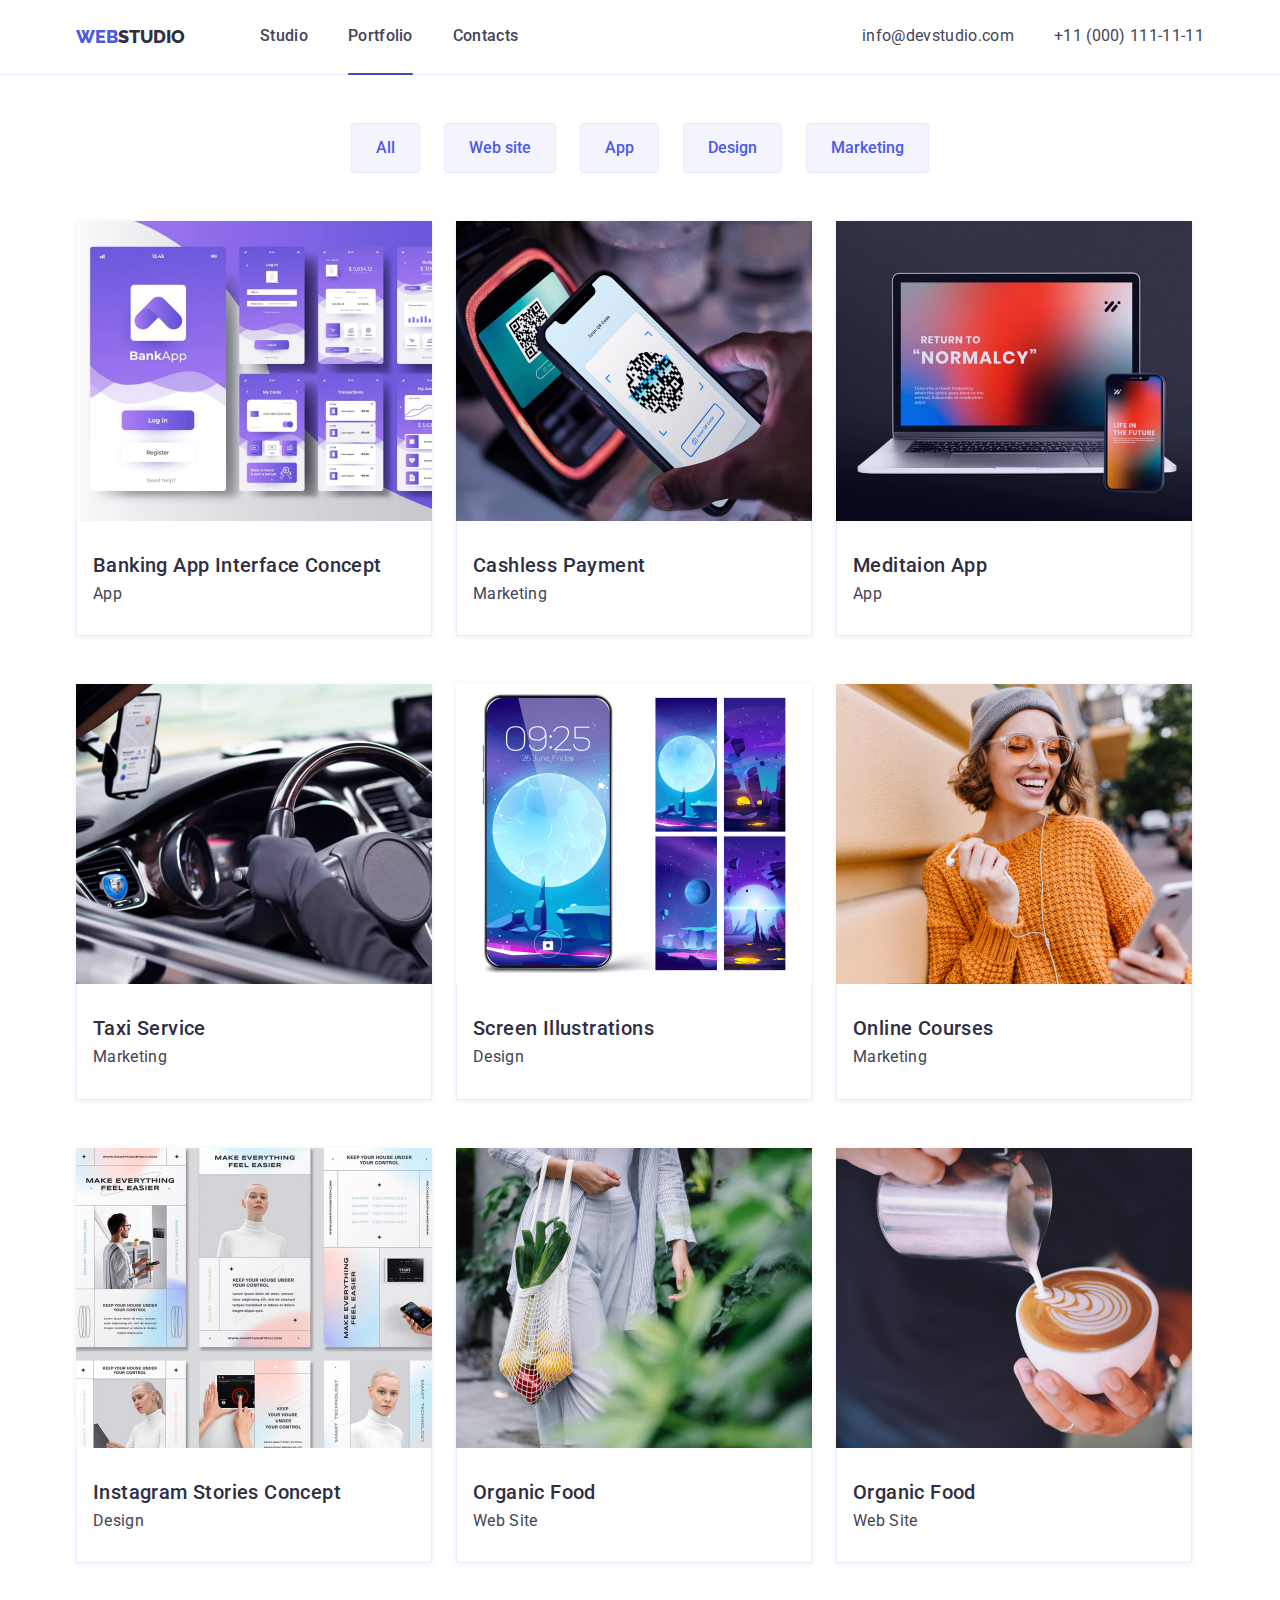
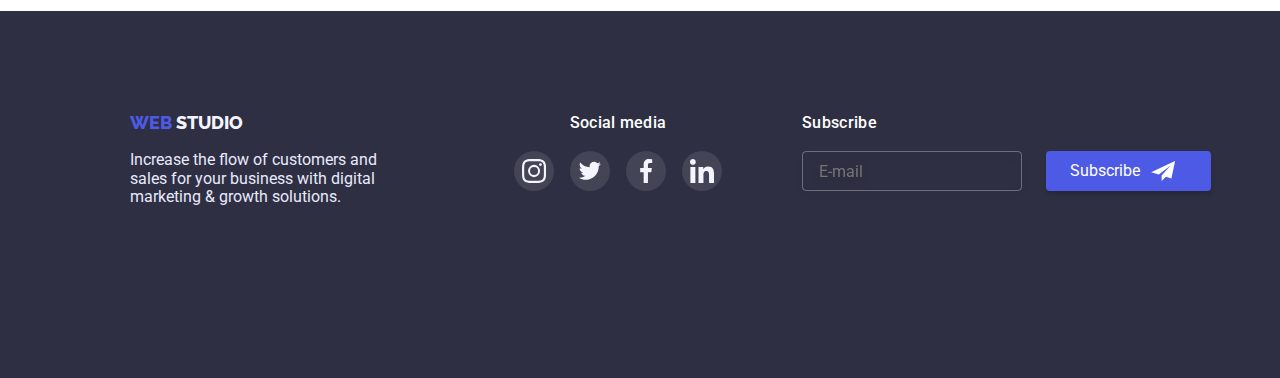
==== commit 81b00d31: "image" ====
--- a/portfolio.html
+++ b/portfolio.html
@@ -20,7 +20,7 @@
         <div class="header_top">
       <nav class="header_navigation">
         <a class="logo_top logo" href="./index.html">
-            <span class="logo_pre">web</span> Studio </a>
+            <span class="logo_pre">web</span>Studio</a>
         <ul class="menu_list">
           <li class="menu_item">
             <a class="menu_link" href="./index.html">Studio</a>
@@ -73,19 +73,19 @@
                  <img
                 class="portfolio_img"
                 src="./images/gal1.jpg"
-                alt="portgolio"
-                width="360"
-                height="300"/>
-                <div class="portfolio_hover">
-                <p class="portfolio_text">
-                  Lorem ipsum dolor sit amet consectetur adipisicing elit.
-                   Beatae fuga doloremque error sed vitae porro sapiente, 
-                   consectetur deleniti? Tenetur, veniam id. 
-                   In vitae itaque quo suscipit ad porro explicabo quos!
-                </p>
-                </div>
-              </div>
-                
+                srcset='./images/gal1-2x.jpg 1x, ./images/gal1-2x 2x'
+                alt="portgolio"
+                width="360"
+                height="300"/>
+                <div class="portfolio_hover">
+                <p class="portfolio_text">
+                  Lorem ipsum dolor sit amet consectetur adipisicing elit.
+                   Beatae fuga doloremque error sed vitae porro sapiente, 
+                   consectetur deleniti? Tenetur, veniam id. 
+                   In vitae itaque quo suscipit ad porro explicabo quos!
+                </p>
+                </div>
+              </div>
                 <div class="portfolio_info">
                 <h2 class="portfolio_services">
                   Banking App Interface Concept
@@ -100,6 +100,7 @@
                  <img
                 class="portfolio_img"
                 src="./images/gal2.jpg"
+                srcset='./images/gal2-2x.jpg 1x, ./images/gal2-2x 2x'
                 alt="portgolio"
                 width="360"
                 height="300"/>
@@ -126,6 +127,7 @@
                  <img
                 class="portfolio_img"
                 src="./images/gal3.jpg"
+                srcset='./images/gal3-2x.jpg 1x, ./images/gal3-2x 2x'
                 alt="portgolio"
                 width="360"
                 height="300"/>
@@ -152,6 +154,7 @@
                  <img
                 class="portfolio_img"
                 src="./images/gal4.jpg"
+                srcset='./images/gal4-2x.jpg 1x, ./images/gal4-2x 2x'
                 alt="portgolio"
                 width="360"
                 height="300"/>
@@ -178,6 +181,7 @@
                  <img
                 class="portfolio_img"
                 src="./images/gal5.jpg"
+                srcset='./images/gal5-2x.jpg 1x, ./images/gal5-2x 2x'
                 alt="portgolio"
                 width="360"
                 height="300"/>
@@ -204,6 +208,7 @@
                  <img
                 class="portfolio_img"
                 src="./images/gal6.jpg"
+                srcset='./images/gal6-2x.jpg 1x, ./images/gal6-2x 2x'
                 alt="portgolio"
                 width="360"
                 height="300"/>
@@ -228,6 +233,7 @@
                  <img
                 class="portfolio_img"
                 src="./images/gal7.jpg"
+                srcset='./images/gal7-2x.jpg 1x, ./images/gal7-2x 2x'
                 alt="portgolio"
                 width="360"
                 height="300"/>
@@ -254,6 +260,7 @@
                  <img
                 class="portfolio_img"
                 src="./images/gal8.jpg"
+                srcset='./images/gal8-2x.jpg 1x, ./images/gal8-2x 2x'
                 alt="portgolio"
                 width="360"
                 height="300"/>
@@ -280,6 +287,7 @@
                  <img
                 class="portfolio_img"
                 src="./images/gal9.jpg"
+                srcset='./images/gal9-2x.jpg 1x, ./images/gal9-2x 2x'
                 alt="portgolio"
                 width="360"
                 height="300"/>
--- a/css/style.css
+++ b/css/style.css
@@ -40,16 +40,17 @@
     max-width: 100%;
     display: block;
 }
-
 input,
-button,
-textarea,
-select {
+textarea{
+    cursor: auto;
+}
+button
+{
     font: inherit;
     cursor: pointer;
 }
 .container{
-    width: 1158px;
+    width: 428px;
     padding: 0 15px;
     margin: 0 auto;
 
@@ -177,15 +178,25 @@
 .hero{
     background-color: var(--grey-700);
     background-image: linear-gradient(var(--l_gra)),
-         url(../images/hero_bg.jpg);
+         url(../images/bg_mobile.jpg);
     background-repeat: no-repeat;
     background-position: center;
     background-size: cover;
-    padding: 188px 0;
+    padding: 112px 0;
     max-width: 1440px;
-    height: 600px;
+    height: 436px;
     margin:0 auto;
 }
+
+@media (min-device-pixel-ratio: 2),
+  (min-resolution: 192dpi),
+  (min-resolution: 2dppx) {
+  .hero {
+    background-image: linear-gradient(var(--l_gra)),
+    url(../images/bg_mobile2x.jpg);
+  }
+}
+
 .hero_info{
     max-width: 494px;
     display: flex;
@@ -195,10 +206,10 @@
 }
 .hero_text{
     font-weight:var(--bolt-700);
-    font-size: 56px;
+    font-size: 36px;
     line-height: 1.1;  
     color: var(--white);
-    margin-bottom: 48px;
+    margin-bottom: 72px;
     text-align: center;
 }
 .hero_btn,
@@ -216,19 +227,24 @@
 }
 /*_______________________SKILS */
 .skils{
-    padding: 120px 0;
+    padding: 96px 0;
 }
 .skils_list{
     display: flex;
+    flex-direction: column;
+    max-width: 100%;
 }
 .skils_item{
-    max-width: 264px;
+    max-width: 100%;
 }
 .skils_item:not(:last-child){
-    margin-right: 24px;
+    margin-bottom: 72px;
 }
 .skils_title{
     margin-bottom: 8px;
+    text-align: center;
+    font-size: 36px;
+    line-height: 1.1;
 }
 .skils_info{
     line-height: 1.2;
@@ -244,11 +260,13 @@
     align-items: center;
     border-radius: 4px;
     margin-bottom: 8px;
+    display: none;
 }
 
 /*_______________________ ABOUT */
 .about{
-    padding-bottom: 120px;
+    padding-bottom: 96px;
+    display: none;
 }
 .about_title{
     margin-bottom: 72px;
@@ -260,11 +278,14 @@
 
 /*_______________________ TEAM */
 .team{
-    padding: 120px 0;
+    padding: 96px 0;
     background-color:var(--blue-400);  
 }
 .team_list{
     display: flex;
+    flex-direction: column;
+    justify-content: center;
+    align-items: center;
 }
 .team_card{
     background-color: var(--white);
@@ -274,7 +295,7 @@
     transition: box-shadow 250ms cubic-bezier(0.4, 0, 0.2, 1); 
 }
 .team_card:not(:last-child){
-margin-right: 24px;
+margin-bottom: 72px;
 }
 .team_card:hover {
     box-shadow: 0px 1px 6px rgba(46, 47, 66, 0.08), 0px 1px 1px rgba(46, 47, 66, 0.16), 0px 2px 1px rgba(46, 47, 66, 0.08);
@@ -324,7 +345,7 @@
 /*_______________________ customerS */
 
 .customer{
-    padding: 120px 0;
+    padding: 96px 0;
 }
 .customer_title{
     margin-bottom: 72px;   
@@ -332,16 +353,15 @@
 }
 .customer_list{
     display: flex;
-    justify-content: space-between;
-    gap: 24px;
-}
-.customer_item{
-    width: 168px;
+    justify-content: center;
+    flex-wrap: wrap;
+    column-gap: 16px;
+    row-gap: 72px;
+  
+}
+.customer_link{
+    width: 190px;
     height: 88px;
-}
-.customer_link{
-    width: 100%;
-    height: 100%;
     display: flex;
     align-items: center;
     justify-content: center;
@@ -363,27 +383,35 @@
 .footer{
     background-color: var(--grey-700);
     padding: 100px 0;
+    margin: auto;
 }
 .footer_information{
     display: flex;
-    align-items: start;
-    justify-content: space-between;
+   flex-direction: column;
+   align-items: center;
+   
 }
 .footer_info{
-    max-width: 264px;
-    margin-right: 120px;
+    text-align: center;
+    max-width: 269px;
+    margin-bottom: 72px;
+  
 }
 .footer_logo{
     color: var(--blue-400);
     margin-bottom: 16px;
     margin-right: 0;
-}   
+}  
 .footer_tagline{
     margin-top: 16px;
     color: var(--blue-500);  
 }
+
+.footer_subscribe{
+    width: 398px;
+}
 .footer_input{
-    width: 264px;
+    width: 100%;
     height: 40px;
     border: 1px solid rgba(255, 255, 255, 0.3);
     filter: drop-shadow(0px 4px 4px rgba(0, 0, 0, 0.15));
@@ -391,6 +419,7 @@
     padding: 8px 16px;
     background-color: transparent;
     color: var(--blue-300);
+    margin-bottom: 16px;
 }
 .footer_input:focus{
     border-color: var(--blue-700);
@@ -403,6 +432,8 @@
     padding: 8px 24px;
     text-align: left;
     position: relative;
+    display: block;
+    margin: auto;
 }
 .footer_icon{
     position: absolute;
@@ -414,7 +445,9 @@
 
 
 /*_______________________ SOCIAL */
-
+.social{
+    margin-bottom: 72px;
+}
 .social_text,
 .footer_text{
     font-weight: var(--medium-500);
@@ -423,11 +456,13 @@
     letter-spacing: var(--little);
     color: var(--white);
     margin-bottom: 16px;
+    text-align: center;
 }
 .social_list{
     display: flex;
     justify-content: space-between;
     gap: 16px;
+    
 }
 .social_link{
     width: 40px;
@@ -440,18 +475,24 @@
 .social_link:is(:hover, :focus) {
     background-color: var(--green-700);
 }
+
+
+
+
+
+
+
 /*_______________________ PORTFOLIO */
 
 .gallery{
-    padding-top: 96px;
-    padding-bottom: 120px;
-}
-.gallery_list{
-    display: flex;
-    justify-content: center;
+  padding: 48px;
+}
+.gallery_list {
+    display: flex;
+    justify-content: left;
+    flex-wrap: wrap;
     gap: 24px;
-    margin-bottom: 72px;
-    
+    margin-bottom: 48px;
 }
 
 .gallery_btn{
@@ -462,10 +503,14 @@
     border: 1px solid var(--blue-500);  
     border-radius: 4px;
     padding: 12px 24px;
-    transition: box-shadow 250ms cubic-bezier(0.4, 0, 0.2, 1);
+    transition: box-shadow 250ms cubic-bezier(0.4, 0, 0.2, 1),
+                background-color 250ms cubic-bezier(0.4, 0, 0.2, 1),
+                color  250ms cubic-bezier(0.4, 0, 0.2, 1);
 }
 .gallery_btn:hover,
 .gallery_btn:focus{
+    background-color: var(--blue-700);
+    color: var(--blue-300);
     box-shadow: 0px 4px 4px rgba(0, 0, 0, 0.15);
 }
 .portfolio_list{
@@ -475,8 +520,9 @@
 }
 .portfolio_item{
     max-width: 360px;
+    box-shadow: 0px 1px 6px rgba(46, 47, 66, 0.08);
     transition: box-shadow 250ms cubic-bezier(0.4, 0, 0.2, 1);
-        }
+ }
 
 .portfolio_link{
     letter-spacing: var(--little);
@@ -509,9 +555,7 @@
     overflow: auto;
     
 }
-.portfolio_item:is(:hover,:focus) {
-    box-shadow: 0px 1px 6px rgba(46, 47, 66, 0.08);
-}
+
 .portfolio_info{
 border: 1px solid var(--blue-500);
 padding: 32px 16px;   
@@ -543,8 +587,8 @@
 }
 
 .modal{
-    width: 408px;
-    min-height: 576px;
+    width: 392px;
+    min-height: 586px;
     background-color: var(--blue-300);
     box-shadow: 0px 1px 1px rgba(0, 0, 0, 0.14), 0px 1px 3px rgba(0, 0, 0, 0.12), 0px 2px 1px rgba(0, 0, 0, 0.2);
     border-radius: 4px;
@@ -592,7 +636,7 @@
     text-align: center;
     letter-spacing: 0.02em;
     color: var(--grey-700);
-    margin-bottom: 34px;
+    margin-bottom: 16px;
 }
 .modal_span{
     display: inline-block;
@@ -605,9 +649,9 @@
 }
 .modal_wrap{
     position: relative;
-    margin-bottom: 26px;
-}
-.madal_input,
+
+}
+.modal_input,
 .modal_message{
     width: 100%;
     height: 40px;
@@ -621,12 +665,12 @@
                  fill 250ms cubic-bezier(0.4, 0, 0.2, 1);
 }   
 
-.madal_input:focus,
+.modal_input:focus,
 .modal_message:focus{
     border-color: var(--blue-700);
     outline: transparent;
 }
-.madal_input:focus + .modal_icons{
+.modal_input:focus + .modal_icons{
     fill: var(--blue-700);
 }
 
@@ -638,12 +682,13 @@
     left: 16px;
     transform: translateY(-50%);
 }
-
+.modal_checkbox{
+    margin-bottom: 16px;
+}
 .modal_message{
     width: 100%;
     height: 120px;
-    padding: 8px 16px;
-    margin-bottom: 16px;
+    padding: 8px 16px; 
     resize: none;
 }
 
@@ -654,17 +699,16 @@
     letter-spacing: 0.04em;
     color: var(--grey-550);
     text-align:center;
-    margin-bottom: 24px;
+    margin-left: 24px;
     display: flex;
     cursor: pointer;
-    padding-left: 24px;
     position: relative;
    
 }
 .modal_text::before{
     content: '';
     position: absolute;
-    left: 8px;
+    left: -16px;
     top: 50%;
     transform: translate(-50%, -50%);
     width: 16px;
@@ -672,6 +716,14 @@
     border-radius: 2px;
     border: 1.25px solid var(--grey-700);
 }
+
+.modal_form_list{
+    margin-bottom: 16px;
+}
+.modal_form_item:not(:last-child){
+    margin-bottom: 8px;
+}
+
 .modal_check{
     transition:  border-color 250ms cubic-bezier(0.4, 0, 0.2, 1);
 }
@@ -694,3 +746,189 @@
     margin: 0 auto;
     padding: 16px 32px;
 }
+
+
+@media screen and (min-width: 480px){
+}
+@media screen and (min-width: 768px){
+    .container{
+        width: 768px;
+    }
+    .hero{
+        background-image: linear-gradient(var(--l_gra)),
+             url(../images/bg_tablet.jpg);
+        }
+
+        @media (min-device-pixel-ratio: 2),
+        (min-resolution: 192dpi),
+        (min-resolution: 2dppx) {
+        .hero {
+          background-image: linear-gradient(var(--l_gra)),
+          url(../images/bg_tablet2x.jpg);
+        }
+      }
+
+    .skils_list {
+        display: flex;
+        justify-content: space-between;
+        flex-wrap: wrap;
+        flex-direction: row;
+        row-gap: 72px;
+        column-gap: 24px;
+    }
+    .skils_item{
+    max-width: 356px;
+    }
+    .skils_item:not(:last-child){
+        margin-bottom: 0px;
+    }
+    .team_list {
+        flex-wrap: wrap;
+        display: flex;
+        flex-direction: row;
+        justify-content: center;
+        align-items: center;
+        row-gap: 64px;
+        column-gap: 24px;
+    }
+    .team_card:not(:last-child){
+        margin-bottom: 0;
+    }
+    .footer{
+        padding-left: 108px;
+    }
+    .footer_info{
+        margin-right: 24px;
+    }
+    .footer_information {
+        display: flex;
+        flex-direction: row;
+        justify-content: left;
+        flex-wrap: wrap;
+    }    
+    .footer_subscribe{
+        width: 100%;
+        display: flex;
+        justify-content: left;
+        flex-wrap: wrap;
+       
+    }
+    .footer_text{
+        width: 100%;
+    text-align: left;
+    }
+    .footer_input {
+        width: 264px;
+        margin-right: 24px;
+        display: block;
+    }
+    .footer_btn{
+        margin:0 0;
+    }
+
+    .gallery_list{
+        justify-content: center;
+    }
+    .portfolio_item{
+        max-width: 356px;
+    }
+}
+
+@media screen and (min-width: 1200px){
+    .container{
+        width: 1158px;
+    }
+    .hero{
+        padding: 188px 0;
+        height: 600px;
+    }
+    .hero{
+        background-image: linear-gradient(var(--l_gra)),
+         url(../images/bg_desktop.jpg);
+    }
+
+    @media (min-device-pixel-ratio: 2),
+    (min-resolution: 192dpi),
+    (min-resolution: 2dppx) {
+    .hero {
+      background-image: linear-gradient(var(--l_gra)),
+      url(../images/bg_desktop2x.jpg);
+    }
+  }
+
+    .hero_text {
+        font-size:56px;
+        margin-bottom: 48px;
+    }
+    .skils{
+        padding: 120px 0;
+    }
+    .skils_list{
+        display: flex;
+        justify-content: center;
+        flex-wrap: nowrap;
+        row-gap: 0;
+        column-gap: 24px;
+    }
+    .skils_title{
+        font-size: 20px;
+        text-align-last: left;
+    }
+    .skils_item{
+        width: 264px;
+    }
+    .skils_item:not(:last-child){
+        margin-right: 24px;
+    }
+    .skils_img{
+        display: flex;
+    }
+    .about{
+        display: block;
+    }
+    .team{
+        padding: 120px 0;  
+    }
+    .customer{
+        padding: 120px 0;
+    }
+    .customer_list{
+        justify-content: space-between;
+    }
+    .customer_link{
+        width: 168px;
+    }
+    .footer_information{
+        display: flex;
+        align-items: start;
+        justify-content: left;
+        width: 100%;
+       
+    }
+    .footer_info{
+        max-width: 264px;
+        margin-right: 120px;
+        text-align: left;
+      
+    }
+    .social{
+        margin-right: 80px;
+    }
+    .footer_subscribe {
+        width: 456px;
+        display: flex;
+       flex-wrap: wrap;
+    }
+    .footer_input {
+        width: 220px;
+        margin-right: 24px;
+    }
+    .modal{
+        width: 408px;
+        min-height: 576px;
+    }
+  
+
+
+    
+}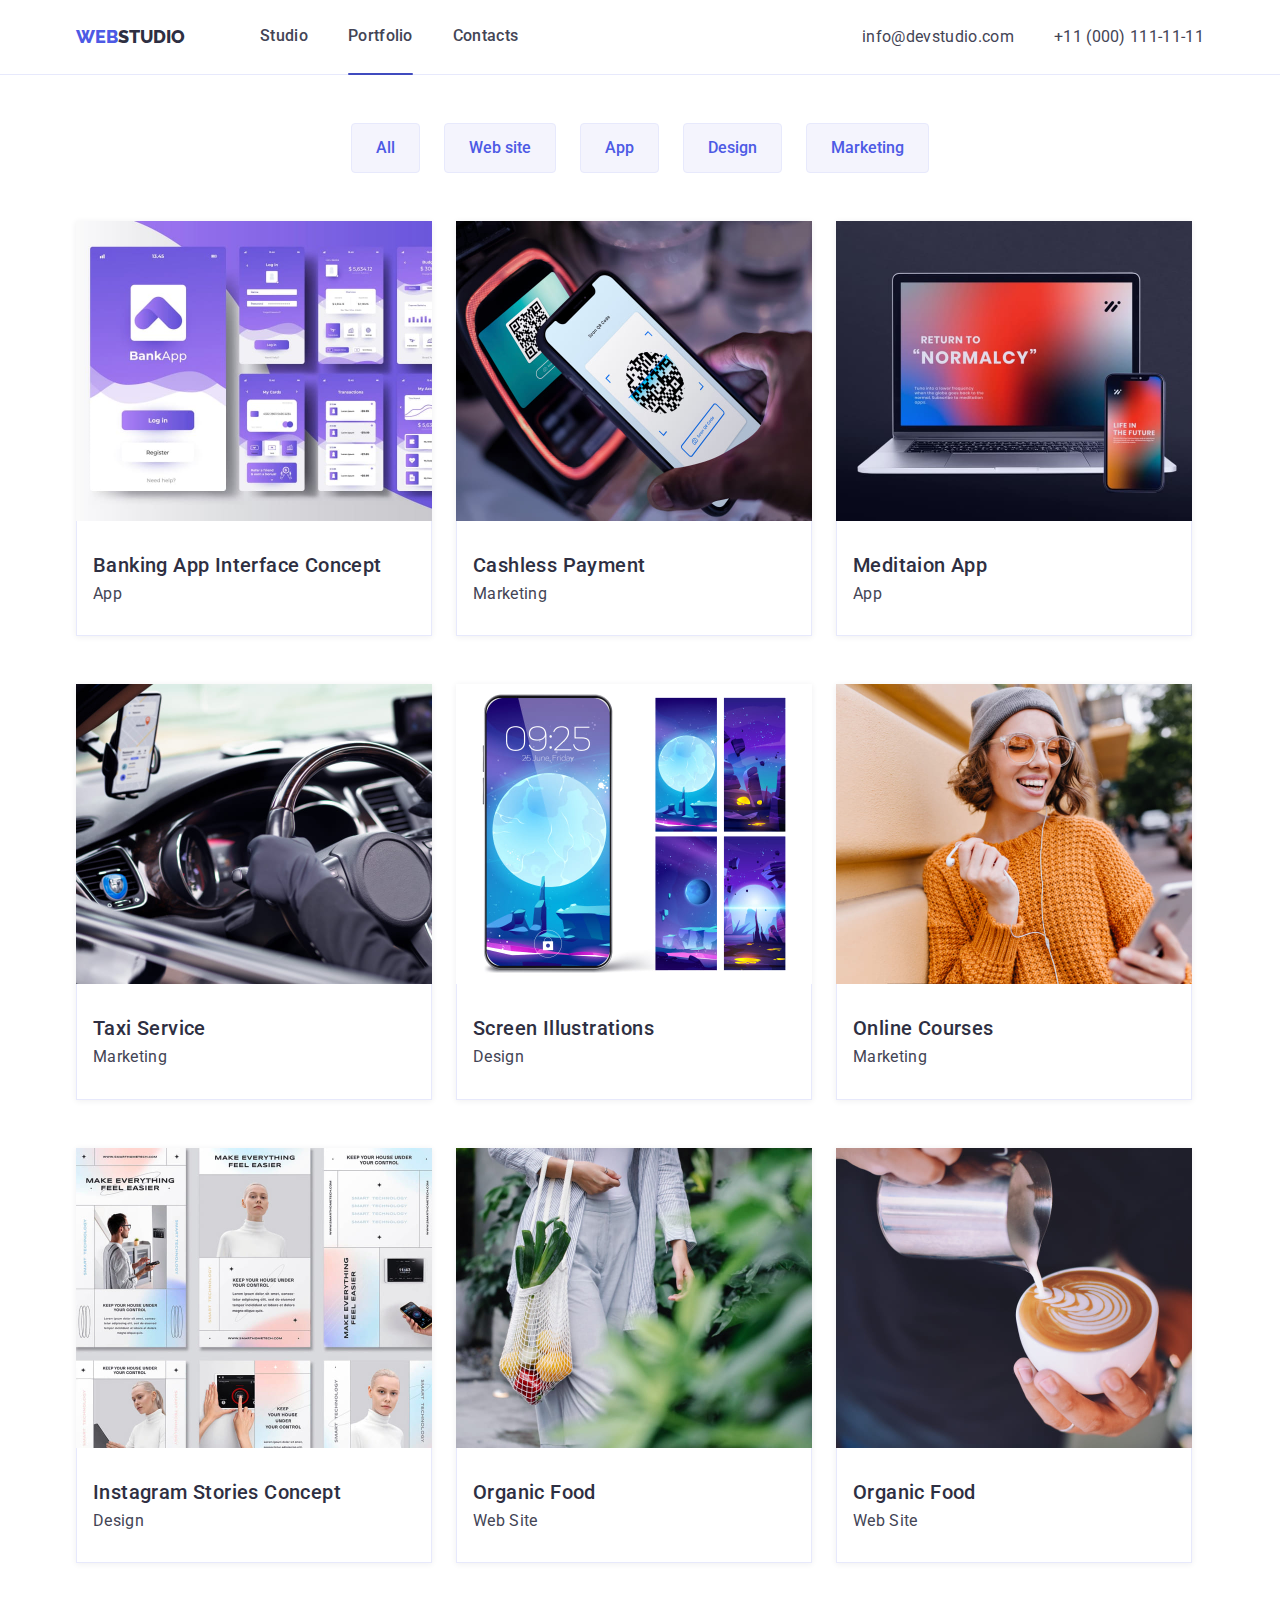
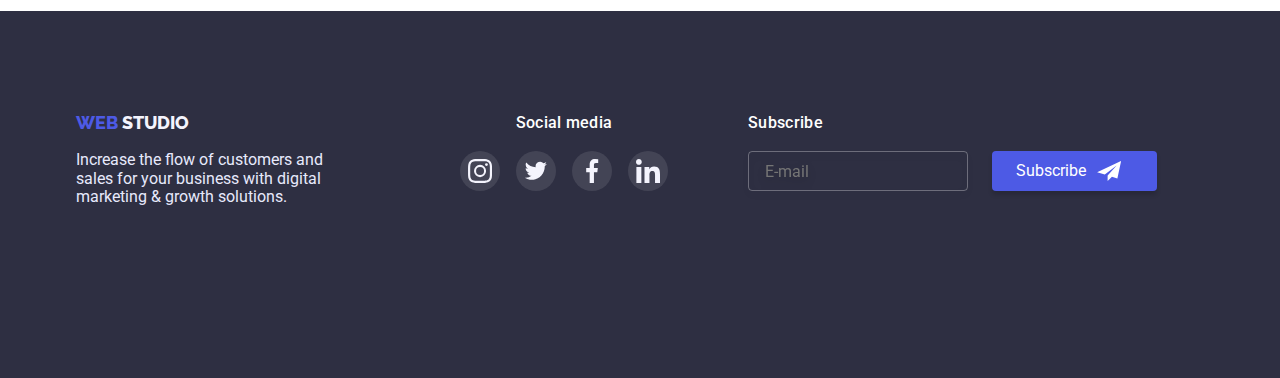
==== commit 212b59d9: "adaptive_1" ====
--- a/portfolio.html
+++ b/portfolio.html
@@ -73,7 +73,7 @@
                  <img
                 class="portfolio_img"
                 src="./images/gal1.jpg"
-                srcset='./images/gal1-2x.jpg 1x, ./images/gal1-2x 2x'
+                srcset='./images/gal1-2x.jpg 1x, ./images/gal1-2x.jpg 2x'
                 alt="portgolio"
                 width="360"
                 height="300"/>
@@ -100,7 +100,7 @@
                  <img
                 class="portfolio_img"
                 src="./images/gal2.jpg"
-                srcset='./images/gal2-2x.jpg 1x, ./images/gal2-2x 2x'
+                srcset='./images/gal2-2x.jpg 1x, ./images/gal2-2x.jpg 2x'
                 alt="portgolio"
                 width="360"
                 height="300"/>
@@ -127,7 +127,7 @@
                  <img
                 class="portfolio_img"
                 src="./images/gal3.jpg"
-                srcset='./images/gal3-2x.jpg 1x, ./images/gal3-2x 2x'
+                srcset='./images/gal3-2x.jpg 1x, ./images/gal3-2x.jpg 2x'
                 alt="portgolio"
                 width="360"
                 height="300"/>
@@ -154,7 +154,7 @@
                  <img
                 class="portfolio_img"
                 src="./images/gal4.jpg"
-                srcset='./images/gal4-2x.jpg 1x, ./images/gal4-2x 2x'
+                srcset='./images/gal4-2x.jpg 1x, ./images/gal4-2x.jpg 2x'
                 alt="portgolio"
                 width="360"
                 height="300"/>
@@ -181,7 +181,7 @@
                  <img
                 class="portfolio_img"
                 src="./images/gal5.jpg"
-                srcset='./images/gal5-2x.jpg 1x, ./images/gal5-2x 2x'
+                srcset='./images/gal5-2x.jpg 1x, ./images/gal5-2x.jpg 2x'
                 alt="portgolio"
                 width="360"
                 height="300"/>
@@ -208,7 +208,7 @@
                  <img
                 class="portfolio_img"
                 src="./images/gal6.jpg"
-                srcset='./images/gal6-2x.jpg 1x, ./images/gal6-2x 2x'
+                srcset='./images/gal6-2x.jpg 1x, ./images/gal6-2x.jpg 2x'
                 alt="portgolio"
                 width="360"
                 height="300"/>
@@ -233,7 +233,7 @@
                  <img
                 class="portfolio_img"
                 src="./images/gal7.jpg"
-                srcset='./images/gal7-2x.jpg 1x, ./images/gal7-2x 2x'
+                srcset='./images/gal7-2x.jpg 1x, ./images/gal7-2x.jpg 2x'
                 alt="portgolio"
                 width="360"
                 height="300"/>
@@ -260,7 +260,7 @@
                  <img
                 class="portfolio_img"
                 src="./images/gal8.jpg"
-                srcset='./images/gal8-2x.jpg 1x, ./images/gal8-2x 2x'
+                srcset='./images/gal8-2x.jpg 1x, ./images/gal8-2x.jpg 2x'
                 alt="portgolio"
                 width="360"
                 height="300"/>
@@ -287,7 +287,7 @@
                  <img
                 class="portfolio_img"
                 src="./images/gal9.jpg"
-                srcset='./images/gal9-2x.jpg 1x, ./images/gal9-2x 2x'
+                srcset='./images/gal9-2x.jpg 1x, ./images/gal9-2x.jpg 2x'
                 alt="portgolio"
                 width="360"
                 height="300"/>
--- a/css/style.css
+++ b/css/style.css
@@ -50,7 +50,7 @@
     cursor: pointer;
 }
 .container{
-    width: 428px;
+    width: 300px;
     padding: 0 15px;
     margin: 0 auto;
 
@@ -68,6 +68,10 @@
     clip: rect(0 0 0 0);
     overflow: hidden;
  }
+
+ .no-scroll{
+    overflow: hidden;
+}
 body {
     font-family: 'Roboto', sans-serif;
     font-size: 16px;
@@ -97,52 +101,112 @@
 .header_top{
     display: flex;
     justify-content: space-between;
+    align-items: center;
     padding: 24px 0;
-}
-.header_navigation{
+    position: relative;
+}
+.mobile_btn-open,
+.mobile_btn-open::before,
+.mobile_btn-open::after{
+    display: block;
+    position: absolute;
+    width: 32px;
+    height: 3px;
+    border: none;
+    border-radius: 2px;
+    background-color: var(--grey-700);
+    right: 0;
+}
+.mobile_btn-open::before {
+    content: '';
+    top: -8px;
+    right:0;
+    
+  }
+  .mobile_btn-open::after {
+    content: '';
+    top: 8px;
+    right:0;
+    
+  }
+.mobile_btn-open:hover,
+.mobile_btn-open::before:hover,
+.mobile_btn-open::after:hover {
+    background-color: var(--blue-700);
+  }
+
+.mobile_menu{
+    background-color: var(--blue-300);
+    position: fixed;
+    top: 0;
+    width: 100%;
+    height: 100%;
+    padding: 24px 24px 40px 40px;
+    z-index: 1;
+}
+.mobile_menu> .mobile_container{
+    height: 92%;
+    display: flex;
+    flex-direction: column;
+    justify-content: space-between;
+    overflow-y: auto;
+}
+.mobile_btn-close{
+    display: block;
+    margin-left: auto;
+    margin-bottom: 32px;
+}
+.mobiles_item:first-child{
+    margin-bottom: 40px;
+}
+.mobiles_item:last-child{
+    margin-bottom: 40px;
+}
+.mobiles_link-tel{
+    font-weight: var(--bolt-700);
+    font-size: 36px;
+    line-height: 1.1;
+    letter-spacing: 0.02em;
+    text-transform: capitalize;
+    color: var(--blue-600);
+    font-style: normal;
+}
+.mobiles_link-email{
+    font-weight: 500;
+    font-size: 20px;
+    line-height: 1.1;
+    letter-spacing: 0.02em;
+    color: var(--grey-600);
+    margin-bottom: 48px;
+    text-decoration: none;
+    font-style: normal;
+}
+.mobile_link{
+    font-weight: var(--bolt-700);
+    font-size: 36px;
+    line-height: 1.1;
+    letter-spacing: 0.02em;
+    text-transform: capitalize;
+    text-decoration: none;
+    color: var(--grey-700);
+}
+.mobile_item:not(:last-child){
+    margin-bottom: 40px;
+}
+
+.mob_soc_list{
+    display: flex;
+    justify-content: space-between;
+    gap: 56px;
+}
+.social_link{
+    width: 100%;
+    height: 100%;
     display: flex;
     align-items: center;
-    
-}
-.menu_list{
-    display: flex;
-    gap: 40px;
-  
-}
-
-.menu_link {
-    font-weight: var(--medium-500);
-    
-   
-}
-
-.menu_link,
-.contact_link {
-    font-style: normal;
-    text-decoration: none;
-    line-height: 1.5;
-    letter-spacing: var(--little);
-    color: var(--grey-600);
-    transition: color 250ms cubic-bezier(0.4, 0, 0.2, 1);
-}
-
-.menu_link:focus,
-.contact_link:focus,
-.menu_link:hover,
-.contact_link:hover {
-    color: var(--blue-700);
-}
-.menu_link.menu_link_active::after{
-    content: " ";
-    position: relative;
-    display: block;
-    width: 100%;
-    height: 2px;
-    bottom: -25px;
-    background:var(--blue-700);
-    border-radius: 2px;
-    z-index: 1;
-}
+    justify-content: center;
+}
+
 .hero_btn:hover,
 .modal_submit:hover,
 .footer_btn:hover{
@@ -167,12 +231,17 @@
 
 .logo_top {
     color: var(--grey-700);
+    position: absolute;
+    left: 0;
 }
 .contact_list{
     display: flex;
     gap: 40px;
-}
-
+    display: none;
+}
+.header_navigation{
+    display: none;
+}
 
 /*_______________________ HERO */
 .hero{
@@ -198,7 +267,7 @@
 }
 
 .hero_info{
-    max-width: 494px;
+    max-width: 355px;
     display: flex;
     flex-direction: column;
     text-align: center;
@@ -232,7 +301,7 @@
 .skils_list{
     display: flex;
     flex-direction: column;
-    max-width: 100%;
+    max-width: 300px;
 }
 .skils_item{
     max-width: 100%;
@@ -309,7 +378,8 @@
     justify-content: space-between;
     gap: 24px;
 }
-.team_soc_link{
+.team_soc_link,
+.mob_soc_link{
     width: 40px;
     height: 40px;
     border-radius: 50%;
@@ -319,7 +389,9 @@
         justify-content: center;
     transition: background-color 250ms cubic-bezier(0.4, 0, 0.2, 1); 
 }
-.team_soc_link:is(:hover,:focus){
+.team_soc_link:is(:hover,:focus),
+.mob_soc_link:is(:hover,:focus)
+{
     background-color: var(--blue-700);
 }
 
@@ -360,7 +432,7 @@
   
 }
 .customer_link{
-    width: 190px;
+    width: 195px;
     height: 88px;
     display: flex;
     align-items: center;
@@ -405,10 +477,11 @@
 .footer_tagline{
     margin-top: 16px;
     color: var(--blue-500);  
+    text-align: left;
 }
 
 .footer_subscribe{
-    width: 398px;
+    width: 270px;
 }
 .footer_input{
     width: 100%;
@@ -749,10 +822,77 @@
 
 
 @media screen and (min-width: 480px){
+    .container{
+        width: 428px;
+    }
+    .skils_list{
+        max-width: 100%;
+    }
+    .customer_link{
+        width: 190px;
+    }
+    .footer_subscribe{
+        width: 398px;
+    }
 }
 @media screen and (min-width: 768px){
     .container{
         width: 768px;
+    }
+    .logo_top {
+        position: relative;
+    }
+    .contact_list{
+        display: flex;
+        gap: 40px;
+    }
+    .mobile_btn-open{
+        display: none;
+    }
+    .contact_list{
+        display: block;
+    }
+    .header_navigation{
+        display: flex;
+        align-items: center;
+        
+    }
+    .menu_list{
+        display: flex;
+        gap: 40px;
+      
+    }
+    .menu_link {
+        font-weight: var(--medium-500);
+    }
+    
+    .menu_link,
+    .contact_link
+     {
+        font-style: normal;
+        text-decoration: none;
+        line-height: 1.5;
+        letter-spacing: var(--little);
+        color: var(--grey-600);
+        transition: color 250ms cubic-bezier(0.4, 0, 0.2, 1);
+    }
+    
+    .menu_link:focus,
+    .contact_link:focus,
+    .menu_link:hover,
+    .contact_link:hover {
+        color: var(--blue-700);
+    }
+    .menu_link.menu_link_active::after{
+        content: " ";
+        position: relative;
+        display: block;
+        width: 100%;
+        height: 2px;
+        bottom: -25px;
+        background:var(--blue-700);
+        border-radius: 2px;
+        z-index: 1;
     }
     .hero{
         background-image: linear-gradient(var(--l_gra)),
@@ -767,7 +907,16 @@
           url(../images/bg_tablet2x.jpg);
         }
       }
-
+      .hero_text {
+        font-size: 56px;
+        line-height: 1.1;
+        text-align: center;
+        letter-spacing: 0.02em;
+        margin-bottom: 40px;
+    }
+    .hero_info{
+        max-width: 500px;
+    }
     .skils_list {
         display: flex;
         justify-content: space-between;
@@ -805,6 +954,7 @@
         flex-direction: row;
         justify-content: left;
         flex-wrap: wrap;
+        width: 768px;
     }    
     .footer_subscribe{
         width: 100%;
@@ -837,6 +987,9 @@
 @media screen and (min-width: 1200px){
     .container{
         width: 1158px;
+    }
+    .contact_list{
+        display: flex;
     }
     .hero{
         padding: 188px 0;
@@ -898,6 +1051,9 @@
     .customer_link{
         width: 168px;
     }
+    .footer {
+        padding-left: 0;
+    }
     .footer_information{
         display: flex;
         align-items: start;
@@ -915,7 +1071,7 @@
         margin-right: 80px;
     }
     .footer_subscribe {
-        width: 456px;
+        width: 409px;
         display: flex;
        flex-wrap: wrap;
     }
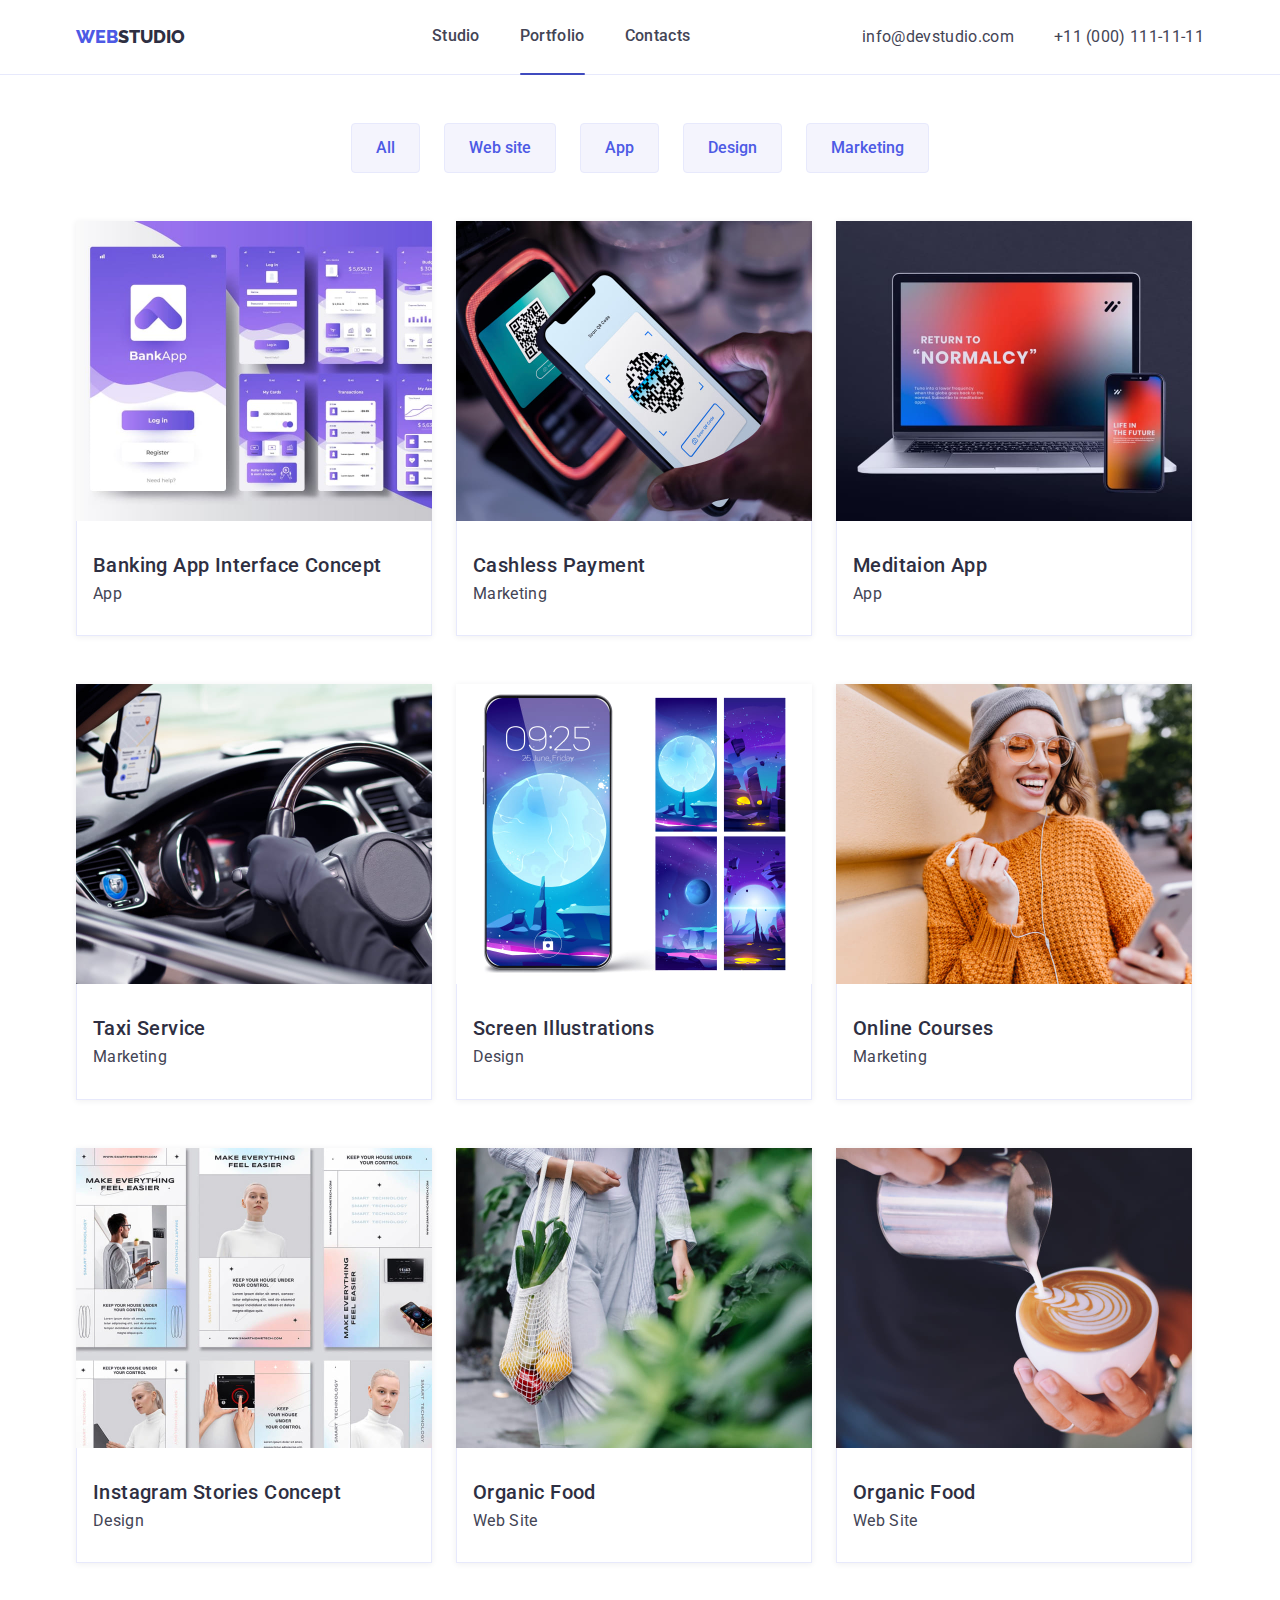
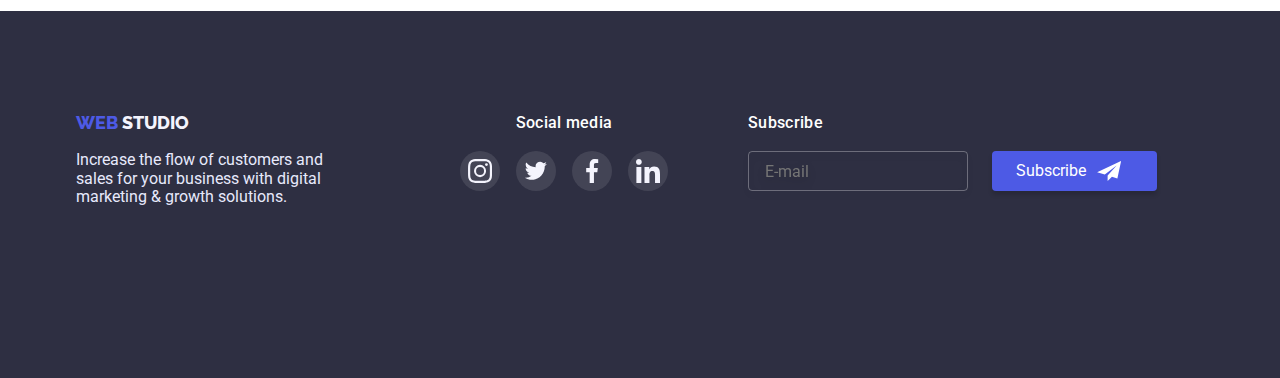
==== commit 432f49e2: "hw-07" ====
--- a/portfolio.html
+++ b/portfolio.html
@@ -16,36 +16,107 @@
     <title>Portfolio</title>
     <body>
       <header class="header">
-      <div class="container">
-        <div class="header_top">
-      <nav class="header_navigation">
-        <a class="logo_top logo" href="./index.html">
-            <span class="logo_pre">web</span>Studio</a>
-        <ul class="menu_list">
-          <li class="menu_item">
-            <a class="menu_link" href="./index.html">Studio</a>
-          </li>
-          <li class="menu_item">
-            <a class="menu_link menu_link_active" href="./portfolio.html">Portfolio</a>
-          </li> 
-          <li class="menu_item">
-            <a class="menu_link" href="">Contacts</a>
-          </li>
-        </ul>
-      </nav>
-      <address class="header_contact">
-        <ul class="contact_list">
-          <li class="contact_item">
-            <a class="link contact_link" href="mailto:info@devstudio.com">info@devstudio.com</a>
-          </li>
-          <li class="contact_item">
-            <a class="link contact_link" href="tel:+110001111111"> +11 (000) 111-11-11</a>
-          </li>
-        </ul>
-      </address>
+        <div class="container">
+          <div class="header_top">
+            <a class="logo_top logo" href="./index.html">
+              <span class="logo_pre">web</span>Studio </a>
+            <nav class="header_navigation">
+        
+          <ul class="menu_list">
+            <li class="menu_item">
+              <a class="menu_link" href="./index.html">Studio</a>
+            </li>
+            <li class="menu_item">
+              <a class="menu_link menu_link_active" href="./portfolio.html">Portfolio</a>
+            </li>
+            <li class="menu_item">
+              <a class="menu_link" href="">Contacts</a>
+            </li>
+          </ul>
+           </nav>
+           <address class="header_contact">
+          <ul class="contact_list">
+            <li class="contact_item">
+              <a class="link contact_link" href="mailto:info@devstudio.com">info@devstudio.com</a>
+            </li>
+            <li class="contact_item">
+              <a class="link contact_link" href="tel:+110001111111"> +11 (000) 111-11-11</a>
+            </li>
+          </ul>
+           </address>
+           <button class="mobile_btn-open" data-menu-open type="button">
+              <span class="menu_line"></span>
+            </button>
         </div>
-    </div>    
-    </header>
+      </div>    
+      <div class="mobile_menu is-hidden" data-menu>
+        <button class="mobile_btn-close modal_btn" data-menu-close type="button">
+          <svg class="modal_icon" width="8" height="8">
+            <use href="./images/icon/icons.svg#icon-vector"></use>
+        </svg>
+        </button>
+        <div class="mobile_container">
+          <div class="mobile_wrap_top">
+            <nav class="mobile_navigation">
+             <ul class="mobile_list">
+            <li class="mobile_item">
+              <a class="mobile_link mobile_link_active" href="./index.html">Studio</a>
+            </li>
+            <li class="mobile_item">
+              <a class="mobile_link" href="./portfolio.html">Portfolio</a>
+            </li>
+            <li class="mobile_item">
+              <a class="mobile_link" href="">Contacts</a>
+            </li>
+             </ul>
+           </nav>
+          </div>
+           <div class="mobile_wrap_bottom">
+           <address class="mobile_contact">
+          <ul class="mobiles_list">
+            <li class="mobiles_item">
+              <a class="link mobiles_link mobiles_link-tel" href="tel:+110001111111"> +11 (000) 111-11-11</a>
+            </li>
+            <li class="mobiles_item">
+              <a class="link mobiles_link mobiles_link-email" href="mailto:info@devstudio.com">info@devstudio.com</a>
+            </li>
+          </ul>
+           </address>
+           <ul class="mob_soc_list">
+            <li class="mob_soc_item">
+              <a href="" class="team_soc_link">
+                <svg class="mob_icon" width="16" height="16">
+                  <use href="./images/icon/icons.svg#icon-instagram"></use>
+                </svg>
+              </a>
+            </li>
+            <li class="mob_soc_item">
+              <a href="" class="mob_soc_link">
+                <svg class="mob_icon" width="16" height="16">
+                 <use href="./images/icon/icons.svg#icon-twitter"></use>
+                </svg>
+              </a>
+            </li>
+            <li class="mob_soc_item">
+              <a href="" class="mob_soc_link">
+                 <svg class="mob_icon" width="16" height="16">
+                  <use href="./images/icon/icons.svg#icon-facebook"></use>
+                </svg>           
+              </a>
+            </li>
+            <li class="mob_soc_item">
+              <a href="" class="mob_soc_link">
+                 <svg class="mob_icon" width="16" height="16">
+                    <use href="./images/icon/icons.svg#icon-linkedin"></use>
+                </svg>              
+              </a>
+            </li>
+          </ul>
+        </div>
+        </div>
+      </div>
+  
+      </header>
       <main>
         <section class="gallery">
           <div class="container">
@@ -360,17 +431,17 @@
               </li>
             </ul>
           </div>
-          <div class="footer_subscribe">
+          <form class="footer_subscribe">
             <p class="footer_text">
               Subscribe
             </p>
             <input class="footer_input" type="email"  name="email" placeholder="E-mail"> 
-            <button class="footer_btn">Subscribe
+            <button class="footer_btn" type="submit">Subscribe
               <svg class="footer_icon" width="24" height="20">
                 <use href="./images/icon/icons.svg#icon-send"></use>
             </svg>
             </button>
-          </div>
+          </form>
           </div>
           </div>
       </footer>
--- a/css/style.css
+++ b/css/style.css
@@ -164,7 +164,7 @@
 }
 .mobiles_link-tel{
     font-weight: var(--bolt-700);
-    font-size: 36px;
+    font-size: 21px;
     line-height: 1.1;
     letter-spacing: 0.02em;
     text-transform: capitalize;
@@ -197,7 +197,7 @@
 .mob_soc_list{
     display: flex;
     justify-content: space-between;
-    gap: 56px;
+    gap: 18px;
 }
 .social_link{
     width: 100%;
@@ -242,6 +242,8 @@
 .header_navigation{
     display: none;
 }
+
+
 
 /*_______________________ HERO */
 .hero{
@@ -461,6 +463,7 @@
     display: flex;
    flex-direction: column;
    align-items: center;
+   padding-left: 0;
    
 }
 .footer_info{
@@ -660,7 +663,7 @@
 }
 
 .modal{
-    width: 392px;
+    width: 310px;
     min-height: 586px;
     background-color: var(--blue-300);
     box-shadow: 0px 1px 1px rgba(0, 0, 0, 0.14), 0px 1px 3px rgba(0, 0, 0, 0.12), 0px 2px 1px rgba(0, 0, 0, 0.2);
@@ -767,7 +770,7 @@
 
 .modal_text{
     font-weight: var(--regular-400);
-    font-size: 12px;
+    font-size: 9px;
     line-height: 1.1;
     letter-spacing: 0.04em;
     color: var(--grey-550);
@@ -813,14 +816,13 @@
 }
 
 .modal_submit{
-    width: 169px;
-    height: 56px;
+    width: 150px;
+    height: 46px;
     display: block;
     margin: 0 auto;
     padding: 16px 32px;
 }
 
-
 @media screen and (min-width: 480px){
     .container{
         width: 428px;
@@ -833,6 +835,24 @@
     }
     .footer_subscribe{
         width: 398px;
+    }
+    .mobiles_link-tel{
+        font-size: 36px;
+    }
+    .mob_soc_list {
+        display: flex;
+        justify-content: space-between;
+        gap: 56px;
+    }
+    .modal{
+        width: 392px;
+    }
+    .modal_text{
+        font-size: 12px;
+    }
+    .modal_submit{
+        width: 169px;
+        height: 56px;
     }
 }
 @media screen and (min-width: 768px){
@@ -883,6 +903,7 @@
     .contact_link:hover {
         color: var(--blue-700);
     }
+    
     .menu_link.menu_link_active::after{
         content: " ";
         position: relative;
@@ -894,6 +915,7 @@
         border-radius: 2px;
         z-index: 1;
     }
+    
     .hero{
         background-image: linear-gradient(var(--l_gra)),
              url(../images/bg_tablet.jpg);
@@ -944,7 +966,7 @@
         margin-bottom: 0;
     }
     .footer{
-        padding-left: 108px;
+        padding-left: 0;
     }
     .footer_info{
         margin-right: 24px;
@@ -1039,11 +1061,9 @@
     .about{
         display: block;
     }
-    .team{
+    .team,
+    .customer{
         padding: 120px 0;  
-    }
-    .customer{
-        padding: 120px 0;
     }
     .customer_list{
         justify-content: space-between;
@@ -1087,4 +1107,5 @@
 
 
     
-}+}
+
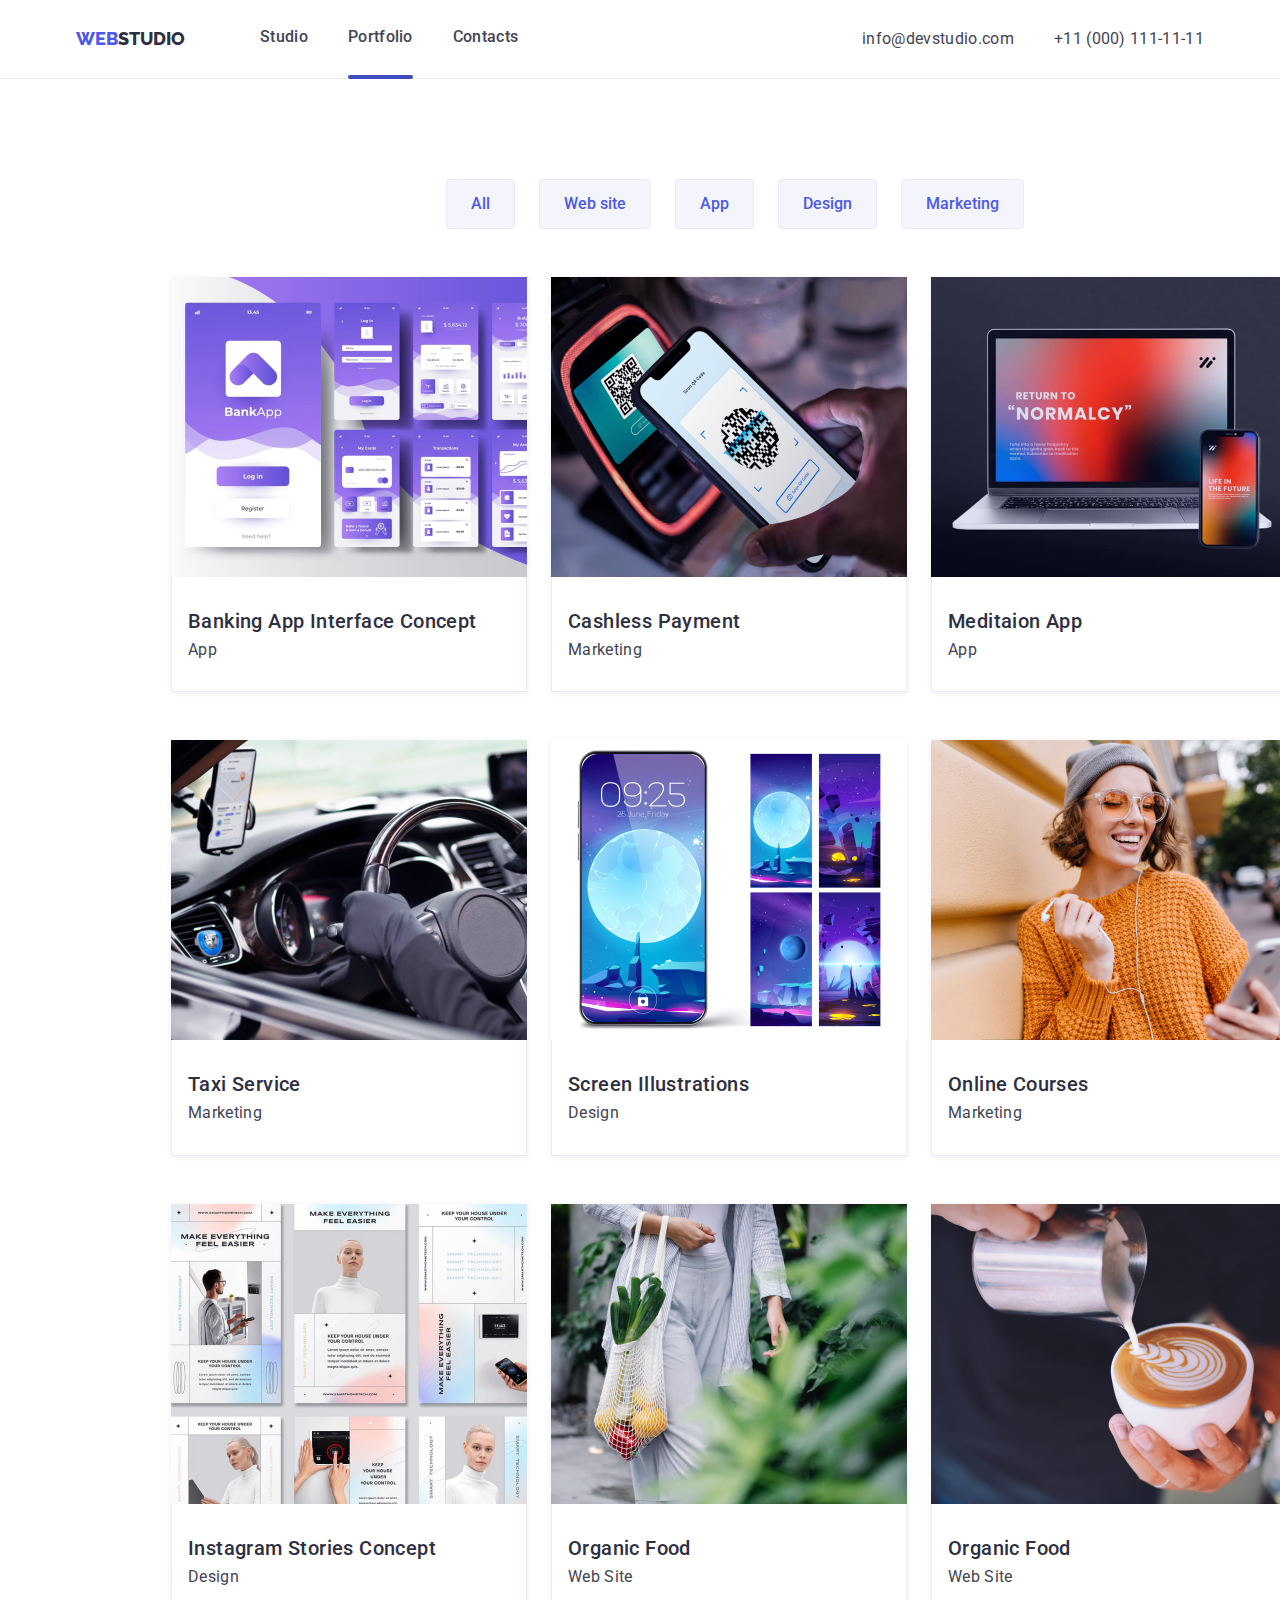
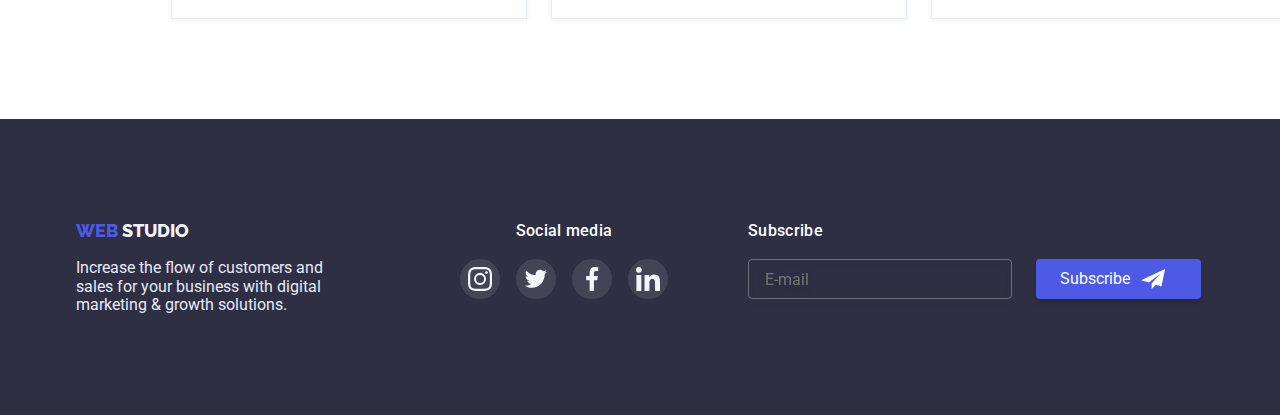
==== commit e493ece1: "bug_fixed_2" ====
--- a/portfolio.html
+++ b/portfolio.html
@@ -45,7 +45,7 @@
           </ul>
            </address>
            <button class="mobile_btn-open" data-menu-open type="button">
-              <span class="menu_line"></span>
+            <img src="./images/icon/burger.svg" alt="burger_menu">
             </button>
         </div>
       </div>    
--- a/css/style.css
+++ b/css/style.css
@@ -100,38 +100,15 @@
 }
 .header_top{
     display: flex;
-    justify-content: space-between;
     align-items: center;
-    padding: 24px 0;
+    padding: 35px 0;
     position: relative;
 }
-.mobile_btn-open,
-.mobile_btn-open::before,
-.mobile_btn-open::after{
-    display: block;
-    position: absolute;
-    width: 32px;
-    height: 3px;
+.mobile_btn-open{
     border: none;
-    border-radius: 2px;
-    background-color: var(--grey-700);
-    right: 0;
-}
-.mobile_btn-open::before {
-    content: '';
-    top: -8px;
-    right:0;
-    
-  }
-  .mobile_btn-open::after {
-    content: '';
-    top: 8px;
-    right:0;
-    
-  }
-.mobile_btn-open:hover,
-.mobile_btn-open::before:hover,
-.mobile_btn-open::after:hover {
+    background-color: transparent;
+}
+.mobile_btn-open:hover {
     background-color: var(--blue-700);
   }
 
@@ -156,10 +133,10 @@
     margin-left: auto;
     margin-bottom: 32px;
 }
+.mobiles_list{
+    margin-bottom: 40px;
+}
 .mobiles_item:first-child{
-    margin-bottom: 40px;
-}
-.mobiles_item:last-child{
     margin-bottom: 40px;
 }
 .mobiles_link-tel{
@@ -220,7 +197,7 @@
     line-height: 1.33;
     text-transform: uppercase;
     text-decoration: none;
-    margin-right: 75px;
+
 
 }
 
@@ -231,8 +208,6 @@
 
 .logo_top {
     color: var(--grey-700);
-    position: absolute;
-    left: 0;
 }
 .contact_list{
     display: flex;
@@ -723,7 +698,7 @@
     letter-spacing: 0.04em;
     color: var(--grey-500)
 }
-.modal_wrap{
+.modal_label{
     position: relative;
 
 }
@@ -754,9 +729,8 @@
     width: 18px;
     height: 24px;
     position: absolute;
-    top: 50%;
+    top: 28px;
     left: 16px;
-    transform: translateY(-50%);
 }
 .modal_checkbox{
     margin-bottom: 16px;
@@ -823,6 +797,15 @@
     padding: 16px 32px;
 }
 
+@media (min-width:320px ) and (max-width:480px ) {
+    .header_top{
+        width: 300px;
+    }
+    .logo_top{
+        left: -29px;
+    }
+}
+
 @media screen and (min-width: 480px){
     .container{
         width: 428px;
@@ -855,13 +838,32 @@
         height: 56px;
     }
 }
+@media (min-width:480px ) and (max-width:579px ) {
+    .header_top{
+        width: 432px;
+    }
+    .logo_top{
+        left: -39px;
+    }
+}
+@media (min-width:580px ) and (max-width:768px ) {
+    .header_top{
+        width: 100%;
+    }
+    .logo_top{
+        left: 0;
+    }
+}
+
 @media screen and (min-width: 768px){
+
     .container{
         width: 768px;
     }
-    .logo_top {
-        position: relative;
-    }
+    .logo_top,
+    .menu_list{
+        margin-right: 120px;
+      }
     .contact_list{
         display: flex;
         gap: 40px;
@@ -876,6 +878,9 @@
         display: flex;
         align-items: center;
         
+    }
+    .header_top{
+        padding: 25px 0;
     }
     .menu_list{
         display: flex;
@@ -909,8 +914,8 @@
         position: relative;
         display: block;
         width: 100%;
-        height: 2px;
-        bottom: -25px;
+        height: 4px;
+        bottom: -36px;
         background:var(--blue-700);
         border-radius: 2px;
         z-index: 1;
@@ -1006,6 +1011,14 @@
     }
 }
 
+@media (min-width:768px ) and (max-width:1200px ) {
+    .footer_information{
+        width: 600px;
+        margin: 0 auto;
+    }
+}
+
+
 @media screen and (min-width: 1200px){
     .container{
         width: 1158px;
@@ -1030,7 +1043,18 @@
       url(../images/bg_desktop2x.jpg);
     }
   }
-
+  .logo_top{
+    margin-right: 75px;
+  }
+  .header_top{
+    justify-content: unset;
+  }
+  .menu_link.menu_link_active::after{
+       bottom: -26px;
+}
+    .header_contact{
+        margin-left: auto;
+    }
     .hero_text {
         font-size:56px;
         margin-bottom: 48px;
@@ -1052,9 +1076,6 @@
     .skils_item{
         width: 264px;
     }
-    .skils_item:not(:last-child){
-        margin-right: 24px;
-    }
     .skils_img{
         display: flex;
     }
@@ -1085,18 +1106,21 @@
         max-width: 264px;
         margin-right: 120px;
         text-align: left;
+        margin-bottom: 0;
       
     }
     .social{
         margin-right: 80px;
+        margin-bottom: 0;
     }
     .footer_subscribe {
-        width: 409px;
+        width: 456px;
         display: flex;
        flex-wrap: wrap;
+       margin-bottom: 0;
     }
     .footer_input {
-        width: 220px;
+        width: 264px;
         margin-right: 24px;
     }
     .modal{
@@ -1104,6 +1128,9 @@
         min-height: 576px;
     }
   
+    .gallery {
+        padding: 100px 156px;
+    }
 
 
     
